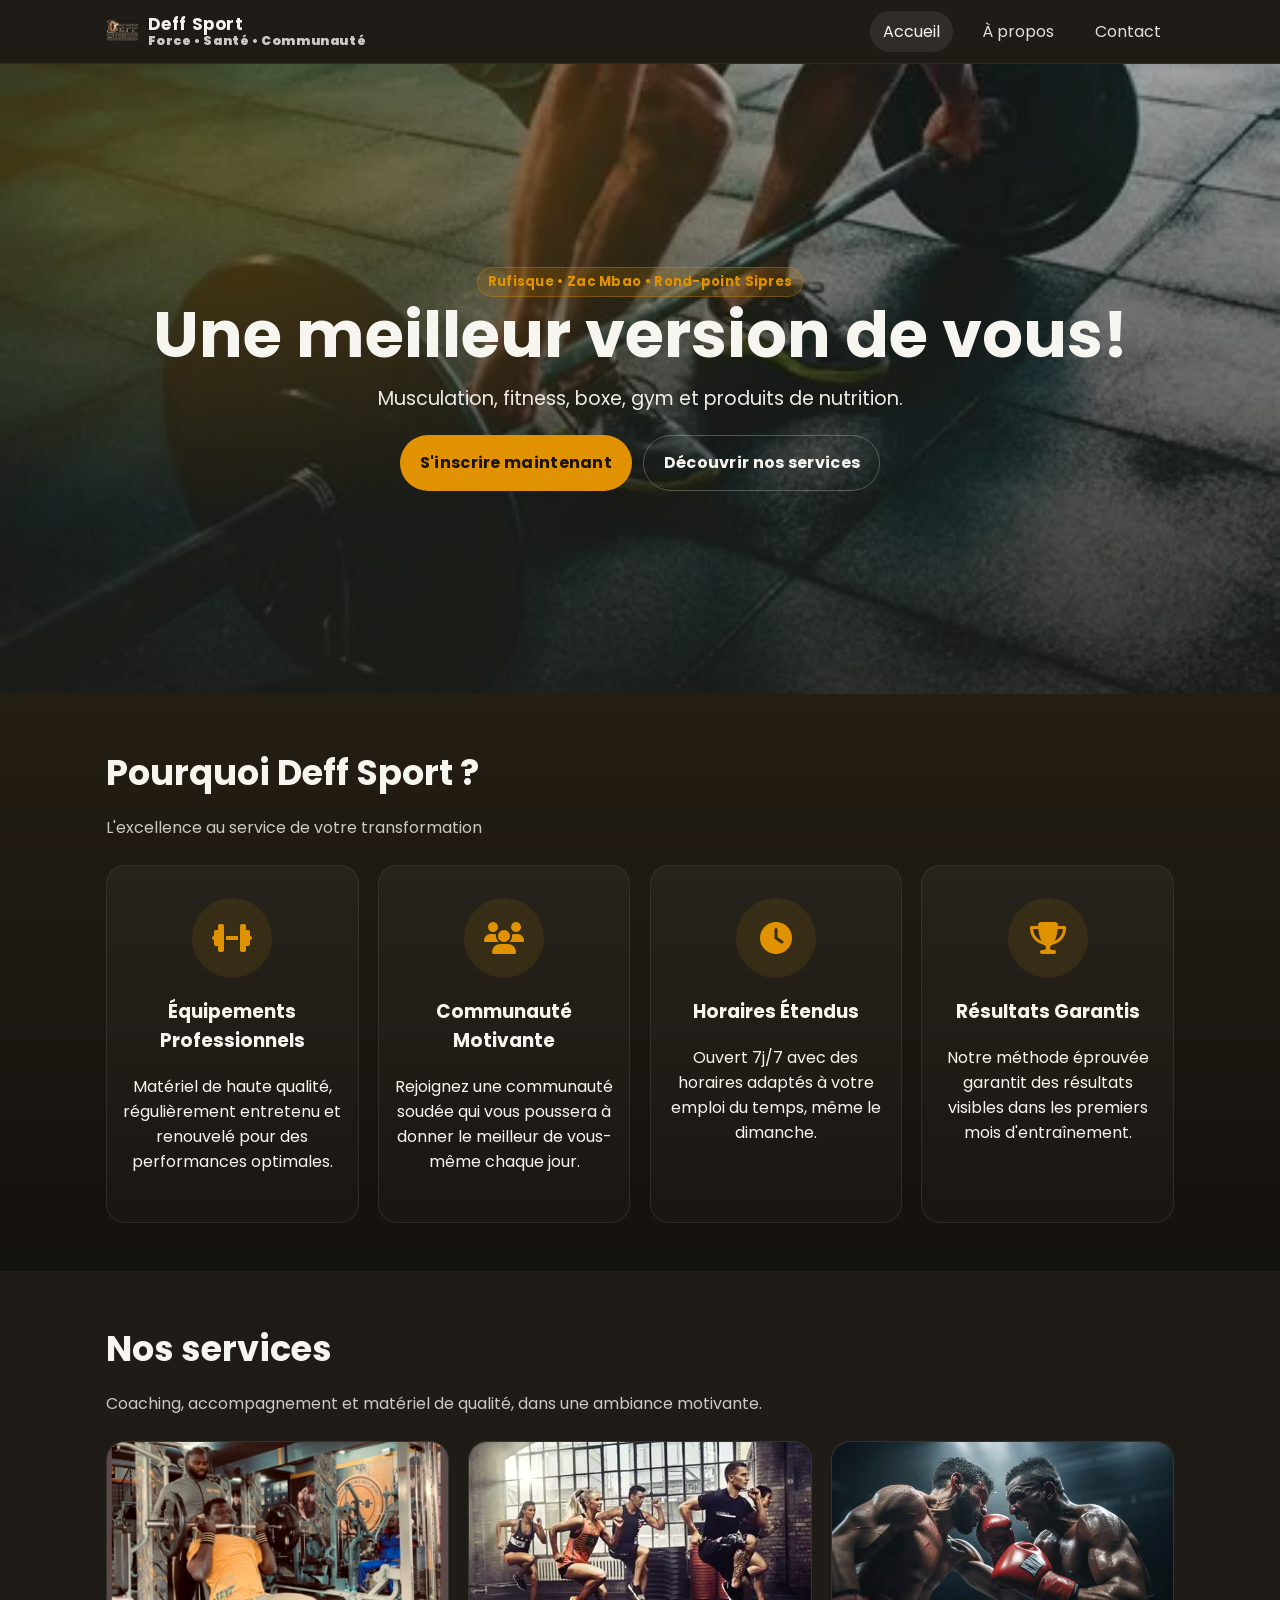
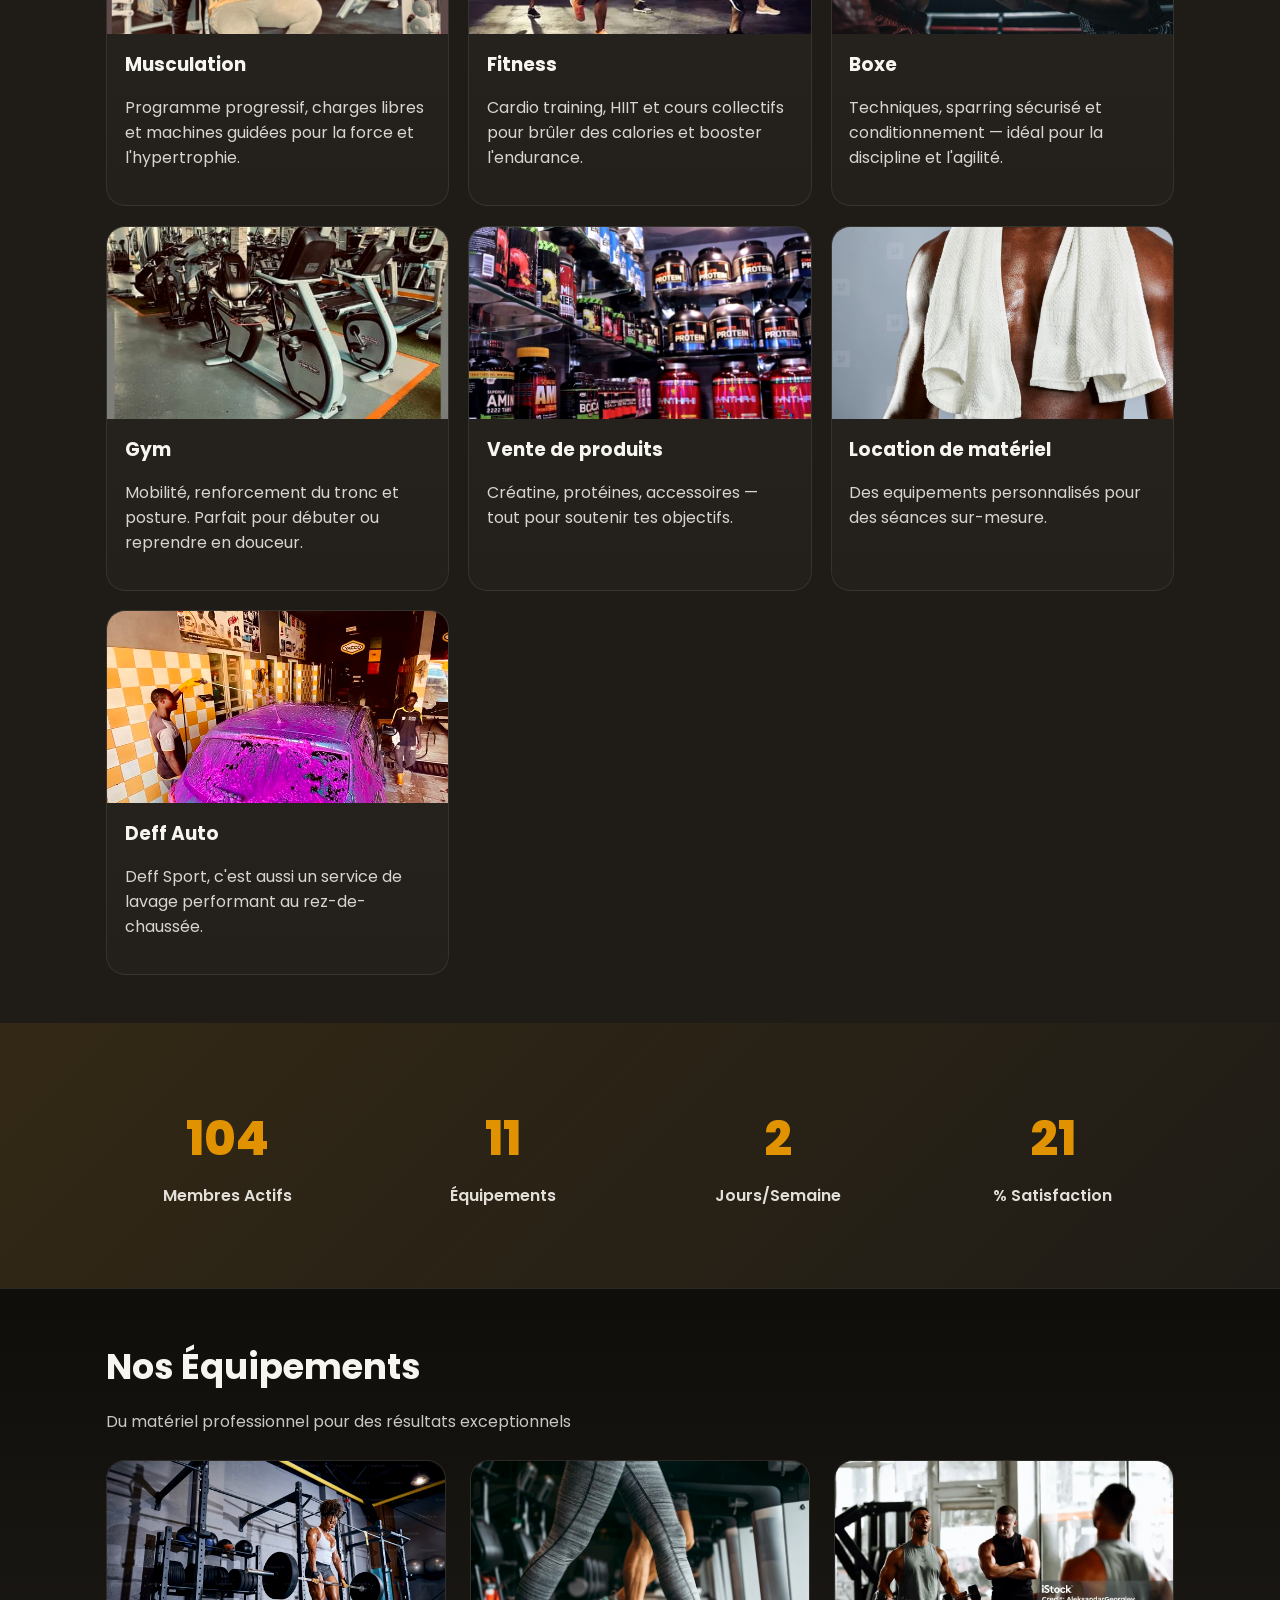
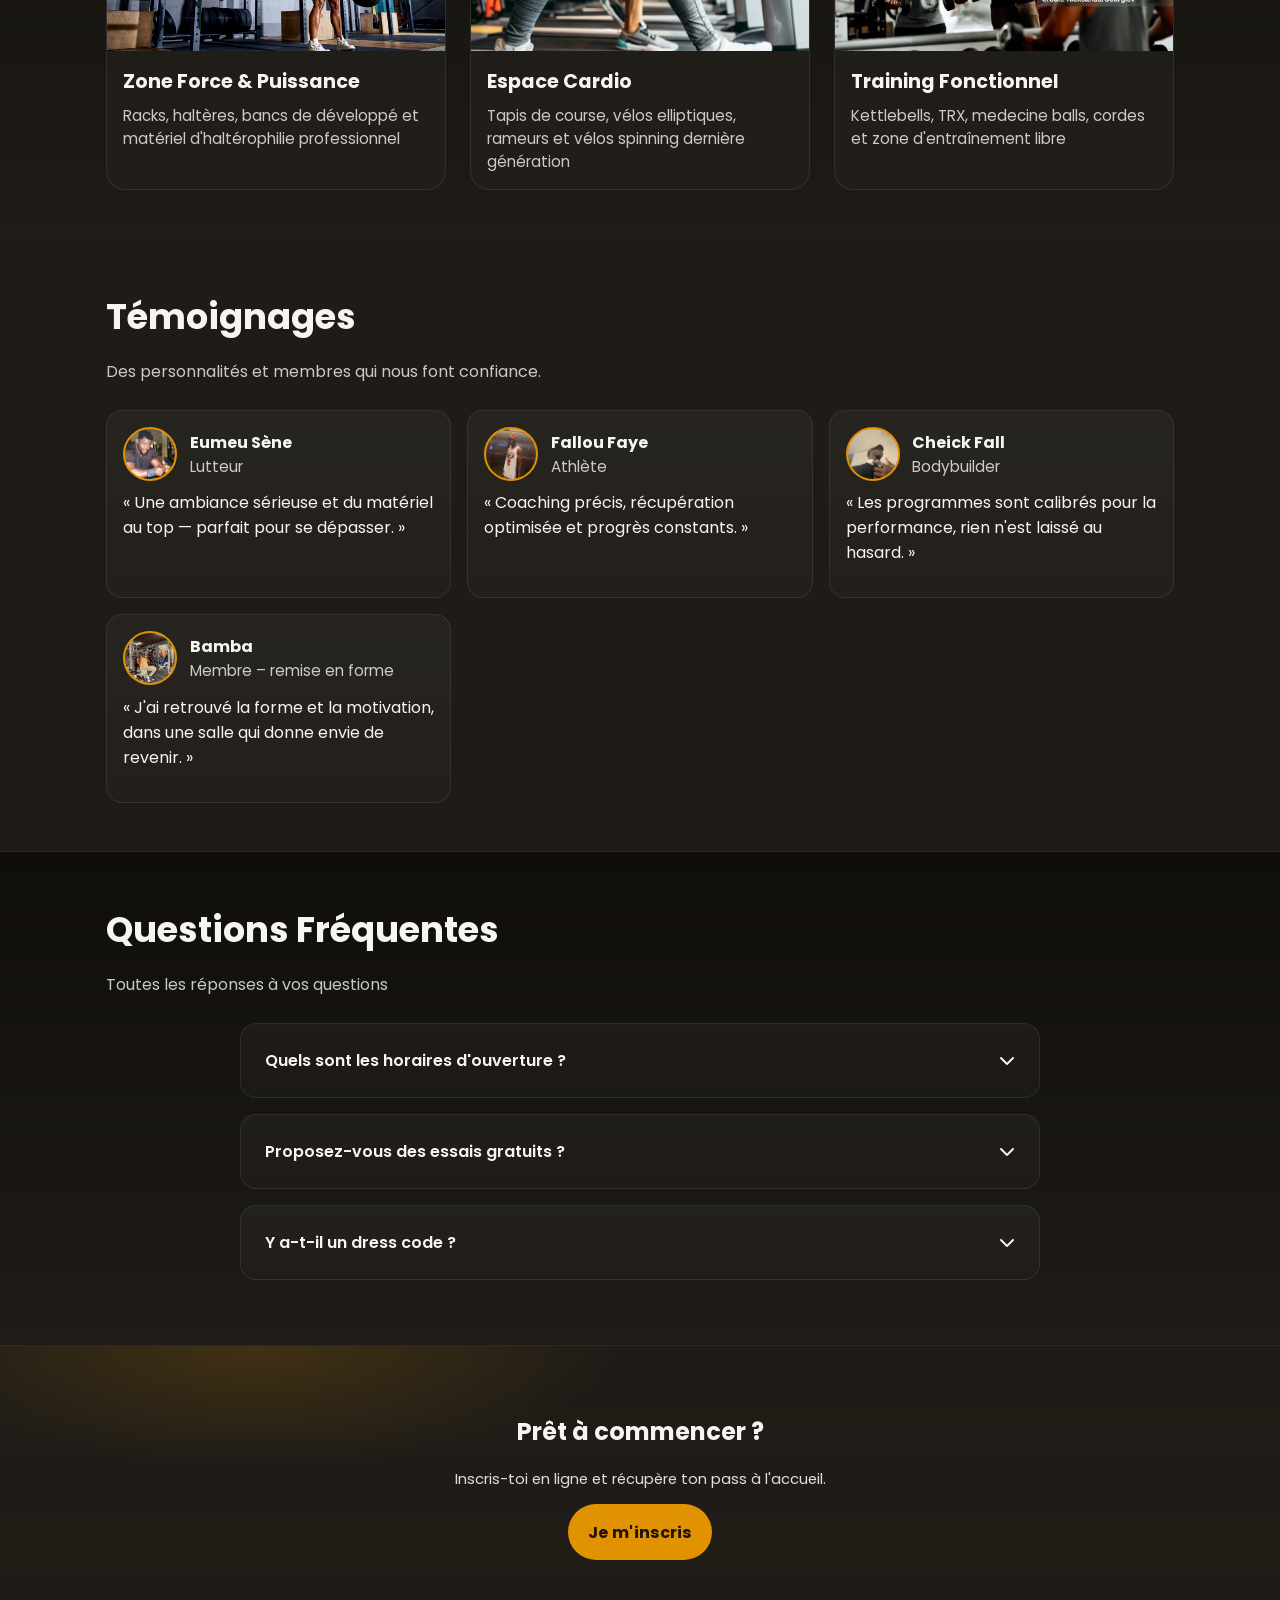
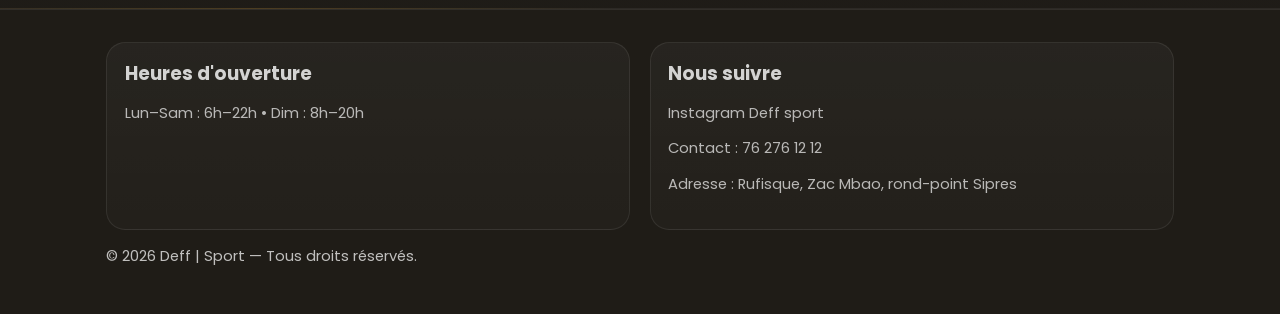
==== index.html @ 44d2b098 "last url" ====
<!DOCTYPE html>
<html lang="fr">
<head>
  <meta charset="UTF-8" />
  <meta name="viewport" content="width=device-width, initial-scale=1.0"/>
  <title>Accueil • Deff | Sport </title>
  <meta name="description" content=" — Musculation, fitness, boxe, gym et vente de produits. Votre salle de sport à Rufisque (Zac Mbao, rond-point Sipress)."/>
  <link rel="preconnect" href="https://fonts.googleapis.com">
  <link rel="preconnect" href="https://fonts.gstatic.com" crossorigin>
  <link href="https://fonts.googleapis.com/css2?family=Poppins:wght@400;600;700;800&display=swap" rel="stylesheet">
  <link rel="stylesheet" href="https://cdnjs.cloudflare.com/ajax/libs/font-awesome/6.4.0/css/all.min.css">
  <link rel="stylesheet" href="styles.css"/>
  <link rel="icon" href="https://tse1.mm.bing.net/th/id/OIP.4mYOa9IopghTADRN9pmZHwHaE8?rs=1&pid=ImgDetMain&o=7&rm=3">
</head>
<body>
  <header class="site-header">
    <div class="container nav">
      <a class="brand" href="index.html" aria-label="Deff Sport Accueil">
        <img src="img/logo.png" alt="Logo Deff Sport"/>
        <span class="name"><b>Deff Sport</b><span style="margin-top: 3px;">Force • Santé • Communauté</span></span>
      </a>
      <nav>
        <button class="menu-toggle" aria-label="Menu" onclick="toggleMenu()">☰</button>
        <div id="navlinks" class="navlinks">
          <a href="index.html" class="active">Accueil</a>
          <a href="about.html" class="">À propos</a>
          <a href="contact.html" class="">Contact</a>
        </div>
      </nav> 
    </div>
  </header>

  <section class="hero">
    <div class="container content reveal visible">
      <span class="badge">Rufisque • Zac Mbao • Rond-point Sipres</span>
      <h1>Une meilleur version de vous!</h1>
      <p>Musculation, fitness, boxe, gym et produits de nutrition.</p>
      <div style="display:flex; gap:.7rem; justify-content:center; flex-wrap:wrap;">
        <a href="contact.html" class="btn">S'inscrire maintenant</a>
        <a href="#services" class="btn ghost">Découvrir nos services</a>
      </div>
    </div>
  </section>
   <!-- keywords: fitness, musculation, salle de sport, boxe, gym, vente de produits, location de matériel, coaching sportif, Rufisque, Zac Mbao, rond-point Sipres -->
  <!-- NOUVELLE SECTION: Pourquoi nous choisir -->
  <section id="why-us" class="section" style="background-image: linear-gradient(to top , #0000005b , #3d25012b);">
    <div class="container">
      <div class="section-header reveal">
        <h2>Pourquoi Deff Sport ?</h2>
        <p>L'excellence au service de votre transformation</p>
      </div>
      <div class="grid">
        <div class="feature-card reveal">
          <div class="feature-icon">
            <i class="fas fa-dumbbell"></i>
          </div>
          <h3>Équipements Professionnels</h3>
          <p>Matériel de haute qualité, régulièrement entretenu et renouvelé pour des performances optimales.</p>
        </div>
        <div class="feature-card reveal">
          <div class="feature-icon">
            <i class="fas fa-users"></i>
          </div>
          <h3>Communauté Motivante</h3>
          <p>Rejoignez une communauté soudée qui vous poussera à donner le meilleur de vous-même chaque jour.</p>
        </div>
        <div class="feature-card reveal">
          <div class="feature-icon">
            <i class="fas fa-clock"></i>
          </div>
          <h3>Horaires Étendus</h3>
          <p>Ouvert 7j/7 avec des horaires adaptés à votre emploi du temps, même le dimanche.</p>
        </div>
        <div class="feature-card reveal">
          <div class="feature-icon">
            <i class="fas fa-trophy"></i>
          </div>
          <h3>Résultats Garantis</h3>
          <p>Notre méthode éprouvée garantit des résultats visibles dans les premiers mois d'entraînement.</p>
        </div>
      </div>
    </div>
  </section>

  <section id="services" class="section">
    <div class="container">
      <div class="section-header reveal">
        <h2>Nos services</h2>
        <p>Coaching, accompagnement et matériel de qualité, dans une ambiance motivante.</p>
      </div>
      <div class="grid">
        <div class="card reveal">
          <div class="muscu"></div>
          <div class="body">
            <h3>Musculation</h3>
            <p>Programme progressif, charges libres et machines guidées pour la force et l'hypertrophie.</p>
          </div>
        </div>
        <div class="card reveal">
          <div class="fit"></div>
          <div class="body">
            <h3>Fitness</h3>
            <p>Cardio training, HIIT et cours collectifs pour brûler des calories et booster l'endurance.</p>
          </div>
        </div>
        <div class="card reveal">
          <div class="boxe"></div>
          <div class="body">
            <h3>Boxe</h3>
            <p>Techniques, sparring sécurisé et conditionnement — idéal pour la discipline et l'agilité.</p>
          </div>
        </div>
        <div class="card reveal">
          <div class="gym"></div>
          <div class="body">
            <h3>Gym</h3>
            <p>Mobilité, renforcement du tronc et posture. Parfait pour débuter ou reprendre en douceur.</p>
          </div>
        </div>
        <div class="card reveal">
          <div class="prod"></div>
          <div class="body">
            <h3>Vente de produits</h3>
            <p>Créatine, protéines, accessoires — tout pour soutenir tes objectifs.</p>
          </div>
        </div>
        <div class="card reveal">
          <div class="loc"></div>
          <div class="body">
            <h3>Location de matériel</h3>
            <p>Des equipements personnalisés pour des séances sur-mesure.</p>
          </div>
        </div>
        <div class="card reveal">
          <div class="lava"></div>
          <div class="body">
            <h3>Deff Auto </h3>
            <p>Deff Sport, c'est aussi un service de lavage performant au rez-de-chaussée.</p>
          </div>
        </div>
      </div>
    </div>
  </section>

    <!-- NOUVELLE SECTION: Stats -->
  <section class="stats-section">
    <div class="container">
      <div class="stats-grid">
        <div class="stat-item reveal">
          <div class="stat-number" data-count="500">0</div>
          <div class="stat-label">Membres Actifs</div>
        </div>
        <div class="stat-item reveal">
          <div class="stat-number" data-count="50">0</div>
          <div class="stat-label">Équipements</div>
        </div>
        <div class="stat-item reveal">
          <div class="stat-number" data-count="7">0</div>
          <div class="stat-label">Jours/Semaine</div>
        </div>
        <div class="stat-item reveal">
          <div class="stat-number" data-count="98">0</div>
          <div class="stat-label">% Satisfaction</div>
        </div>
      </div>
    </div>
  </section>

  

  <!-- NOUVELLE SECTION: Équipements Premium -->
  <section id="equipment" class="section dark-section">
    <div class="container">
      <div class="section-header reveal">
        <h2>Nos Équipements</h2>
        <p>Du matériel professionnel pour des résultats exceptionnels</p>
      </div>
      <div class="equipment-grid">
        <div class="equipment-item reveal">
          <div class="equipment-image" style="background-image: url('img/force.avif')"></div>
          <h3>Zone Force & Puissance</h3>
          <p>Racks, haltères, bancs de développé et matériel d'haltérophilie professionnel</p>
        </div>
        <div class="equipment-item reveal">
          <div class="equipment-image" style="background-image: url('img/espcar.avif')"></div>
          <h3>Espace Cardio</h3>
          <p>Tapis de course, vélos elliptiques, rameurs et vélos spinning dernière génération</p>
        </div>
        <div class="equipment-item reveal">
          <div class="equipment-image" style="background-image: url('img/fonction.webp')"></div>
          <h3>Training Fonctionnel</h3>
          <p>Kettlebells, TRX, medecine balls, cordes et zone d'entraînement libre</p>
        </div>
      </div>
    </div>
  </section>


  <section class="section">
    <div class="container">
      <div class="section-header reveal">
        <h2>Témoignages</h2>
        <p>Des personnalités et membres qui nous font confiance.</p>
      </div>
      <div class="testimonials">
        <div class="testimonial reveal">
          <div style="display:flex; gap:.8rem; align-items:center;">
            <div class="eumeu"></div>
            <div>
              <div class="name">Eumeu Sène</div>
              <div class="role">Lutteur</div>
            </div>
          </div>
          <p style="margin-top:.6rem;">« Une ambiance sérieuse et du matériel au top — parfait pour se dépasser. »</p>
        </div>
        <div class="testimonial reveal">
          <div style="display:flex; gap:.8rem; align-items:center;">
            <div class="fallou"></div>
            <div>
              <div class="name">Fallou Faye</div>
              <div class="role">Athlète</div>
            </div>
          </div>
          <p style="margin-top:.6rem;">« Coaching précis, récupération optimisée et progrès constants. »</p>
        </div>
        <div class="testimonial reveal">
          <div style="display:flex; gap:.8rem; align-items:center;">
            <div class="cheick"></div>
            <div>
              <div class="name">Cheick Fall</div>
              <div class="role">Bodybuilder</div>
            </div>
          </div>
          <p style="margin-top:.6rem;">« Les programmes sont calibrés pour la performance, rien n'est laissé au hasard. »</p>
        </div>
        <div class="testimonial reveal">
          <div style="display:flex; gap:.8rem; align-items:center;">
            <div class="bamba"></div>
            <div>
              <div class="name">Bamba</div>
              <div class="role">Membre – remise en forme</div>
            </div>
          </div>
          <p style="margin-top:.6rem;">« J'ai retrouvé la forme et la motivation, dans une salle qui donne envie de revenir. »</p>
        </div>
      </div>
    </div>
  </section>

  <!-- NOUVELLE SECTION: FAQ -->
  <section id="faq" class="section dark-section">
    <div class="container">
      <div class="section-header reveal">
        <h2>Questions Fréquentes</h2>
        <p>Toutes les réponses à vos questions</p>
      </div>
      <div class="faq-container">
        <div class="faq-item reveal">
          <div class="faq-question">
            <span>Quels sont les horaires d'ouverture ?</span>
            <i class="fas fa-chevron-down"></i>
          </div>
          <div class="faq-answer">
            <p>Nous sommes ouverts du lundi au samedi de 6h à 22h, et le dimanche de 8h à 20h.</p>
          </div>
        </div>
        <div class="faq-item reveal">
          <div class="faq-question">
            <span>Proposez-vous des essais gratuits ?</span>
            <i class="fas fa-chevron-down"></i>
          </div>
          <div class="faq-answer">
            <p>Oui ! Une séance d'essai gratuite est offerte à tous les nouveaux membres.</p>
          </div>
        </div>
        <div class="faq-item reveal">
          <div class="faq-question">
            <span>Y a-t-il un dress code ?</span>
            <i class="fas fa-chevron-down"></i>
          </div>
          <div class="faq-answer">
            <p>Une tenue de sport adaptée est requise. Les chaussures de ville sont interdites dans les zones d'entraînement.</p>
          </div>
        </div>
      </div>
    </div>
  </section>

  <section class="cta section">
    <div class="container reveal" style="text-align:center;">
      <h2>Prêt à commencer ?</h2>
      <p class="small">Inscris-toi en ligne et récupère ton pass à l'accueil.</p>
      <a href="contact.html" class="btn">Je m'inscris</a>
    </div>
  </section>

  <footer>
    <div class="container">
      <div class="grid">
        <div class="card" style="grid-column: span 6;">
          <div class="body">
            <h3>Heures d'ouverture</h3>
            <p class="small">Lun–Sam : 6h–22h • Dim : 8h–20h</p>
          </div>
        </div>
        <div class="card" style="grid-column: span 6;">
          <div class="body">
            <h3>Nous suivre</h3>
            <p class="small"><a href="https://www.instagram.com/complexe_deff_sports/" target="_blank" rel="noopener">Instagram Deff sport </a></p>
            <p class="small">Contact : <a href="#">76 276 12 12</a></p>
            <p class="small">Adresse : Rufisque, Zac Mbao, rond-point Sipres</p>
          </div>
        </div>
      </div>
      <p class="small" style="margin-top:1rem;">© <span id="year"></span> Deff | Sport — Tous droits réservés.</p>
    </div>
  </footer>

  <script src="script.js"></script>
</body>
</html>
---- styles.css ----
:root {   
  --primary: #e09200;   
  --dark: #1f1c17;   
  --light: #f7f5ef; 
}  

* { 
  box-sizing: border-box; 
}  

html, body {   
  margin: 0;   
  padding: 0;   
  font-family: 'Poppins', system-ui, -apple-system, Segoe UI, Roboto, Arial, sans-serif;   
  color: var(--light);   
  background: var(--dark);   
  scroll-behavior: smooth;   
  font-size: 16px; /* base mobile-first */
}  

a { 
  color: inherit; 
  text-decoration: none; 
}  

.container {   
  width: min(1100px, 92vw);   
  margin: 0 auto; 
}  

/* --- Boutons --- */
.btn {   
  display: inline-block;   
  padding: 0.9rem 1.2rem;   
  border-radius: 999px;   
  border: 1px solid transparent;   
  background: var(--primary);   
  color: #1b140a;   
  font-weight: 700;   
  letter-spacing: .3px;   
  transition: transform .2s ease, box-shadow .2s ease, background .2s ease; 
} 
.btn:hover { 
  transform: translateY(-2px); 
  box-shadow: 0 10px 20px rgba(0,0,0,.35); 
} 
.btn.ghost {   
  background: transparent;   
  color: var(--light);   
  border-color: rgba(255,255,255,.25); 
} 
.btn.ghost:hover { 
  border-color: var(--primary); 
  color: var(--primary); 
}  

/* --- Header --- */
header.site-header {   
  position: sticky; top: 0; z-index: 50;   
  backdrop-filter: saturate(140%) blur(6px);   
  background: linear-gradient(180deg, rgba(31,28,23,.92), rgba(31,28,23,.75));   
  border-bottom: 1px solid rgba(255,255,255,.06);   
  padding: .3rem 0; /* mobile first */
}  

.nav {   
  display: flex; align-items: center; justify-content: space-between;   
  padding: .4rem .6rem; 
} 

.brand { 
  display:flex; align-items:center; gap:.6rem; font-weight:900; letter-spacing:.6px; 
} 
.brand img { 
  height: 32px; width:auto; border-radius: 8px; 
} 
.brand .name { 
  display:flex; flex-direction:column; line-height:1; 
} 
.brand .name b { font-size: 1.05rem; } 
.brand .name span { font-size:.78rem; opacity:.8; }  

.navlinks { 
  display: flex; gap: 1rem; align-items: center; 
} 
.navlinks a {   
  padding: .5rem .8rem; border-radius: 999px; opacity: .9; 
} 
.navlinks a.active, .navlinks a:hover { 
  background: rgba(255,255,255,.08); opacity: 1; 
}  

.menu-toggle { 
  display:none; background: none; border: none; color: var(--light); font-size: 2rem; 
}  
.r{
  display: none;
  transition: 0.4s;
}
/* @media (max-width: 820px) {    */
  /* .menu-toggle { display:block; }    */
  @media (max-width: 820px) {
  .menu-toggle {
    display: block; 
    background: none; 
    border: none; 
    color: var(--light); 
    font-size: 2rem; 
    cursor: pointer;
  }

  .navlinks {
    position: fixed;
    top: 60px; /* distance depuis le haut du header */
    left: 0;
    right: 0;
    background: rgba(16,14,11,0.98);
    padding: 1rem;
    flex-direction: column;
    gap: 0.6rem;
    transform: translateY(-120%);
    opacity: 0;
    pointer-events: none;
    transition: transform 0.25s ease, opacity 0.25s ease;
    z-index: 100;
  }

  .navlinks.open {
    transform: translateY(0%);
    opacity: 1;
    pointer-events: auto;
  }

  .navlinks a {
    padding: 0.6rem 1rem;
    border-radius: 999px;
    background: rgba(255,255,255,0.05);
    text-align: center;
  }

  .navlinks a:hover,
  .navlinks a.active {
    background: var(--primary);
    color: var(--dark);
  }
}
 

/* --- Hero --- */
.hero {   
  position: relative; min-height: 70vh; display: grid; place-items: center;   
  background: url('img/main.webp') center/cover no-repeat fixed;   
  isolation: isolate; 
} 
.hero::after {   
  content:""; position:absolute; inset:0;   
  background: radial-gradient(1200px 600px at 15% 15%, rgba(224,146,0,.3), transparent 60%),               
              linear-gradient(180deg, rgba(31,28,23,.4), rgba(31,28,23,.8));   
  z-index:-1; 
} 
.hero .content {   
  text-align: center; padding: 3rem 1rem; 
} 
.hero h1 {   
  font-size: clamp(1.8rem, 6vw, 4rem); margin: 0 0 .6rem 0; line-height: 1.2; 
} 
.hero p {   
  font-size: clamp(1rem, 2.2vw, 1.2rem); opacity:.95; margin: 0 0 1.4rem 0; 
}  

/* --- Sections --- */
.section {   
  padding: 3rem 0; position: relative; overflow: hidden; 
} 
.section-header { margin-bottom: 1.6rem; } 
.section-header h2 { font-size: clamp(1.6rem, 4vw, 2.2rem); margin:.2rem 0; } 
.section-header p { opacity:.8; }  

/* --- Cards (services) --- */
.grid {   
  display: grid; gap: 1.2rem; grid-template-columns: repeat(12, 1fr); 
} 

.card {   
  grid-column: span 12; 
  background: linear-gradient(180deg, rgba(255,255,255,.04), rgba(255,255,255,.02));   
  border: 1px solid rgba(255,255,255,.08); border-radius: 1.2rem; overflow: hidden; position: relative;   
  transition: transform .25s ease, box-shadow .25s ease, border-color .25s ease; 
} 
.card:hover { 
  transform: translateY(-4px); 
  border-color: rgba(255,255,255,.18); 
  box-shadow: 0 10px 30px rgba(0,0,0,.35); 
} 

.card .muscu,
.card .boxe,
.card .gym,
.card .prod,
.card .loc,
.card .lava,
.card .fit {   
  aspect-ratio: 16/9; 
  background-size: cover !important; 
  background-position: center !important; 
  min-height: 180px; /* ✅ fix mobile */
  filter: saturate(1.1) contrast(1.05); 
} 

.card .muscu { background-image: url('img/muscul.jpg'); }
.card .boxe { background-image: url('img/box.webp'); }
.card .gym { background-image: url('img/ekipmnt.jpg'); }
.card .prod { background-image: url('img/prod.webp'); }
.card .loc { background-image: url('img/loc.jpg'); }
.card .fit { background-image: url('img/fit.webp'); }
.card .lava { background-image: url('img/lava.jpg'); }

.card .body { padding: 1rem 1.1rem 1.2rem; } 
.card .body h3 { margin: 0 0 .4rem 0; } 
.card .body p { opacity:.85; }  

@media (min-width: 641px) {   
  .card { grid-column: span 6; } 
} 
@media (min-width: 921px) {   
  .card { grid-column: span 4; } 
}  

/* --- Features --- */
.features {   
  display: grid; grid-template-columns: repeat(auto-fit, minmax(220px, 1fr));   
  gap: 1rem; 
} 
.feature {   
  padding: 1rem; border-radius: 1rem; border: 1px solid rgba(255,255,255,.08);   
  background: linear-gradient(180deg, rgba(255,255,255,.04), rgba(255,255,255,.02)); 
}  

/* --- Testimonials --- */
.testimonials {   
  display: grid; grid-template-columns: repeat(auto-fit, minmax(260px, 1fr));   
  gap: 1rem; 
} 
.testimonial {   
  padding: 1rem; border-radius: 1rem; border: 1px solid rgba(255,255,255,.08);   
  background: linear-gradient(180deg, rgba(255,255,255,.04), rgba(255,255,255,.02));   
  position: relative; 
} 

.testimonial .eumeu,
.testimonial .fallou,
.testimonial .cheick,
.testimonial .bamba {   
  width: 54px; height: 54px; border-radius: 999px;   
  border: 2px solid var(--primary); 
} 
.testimonial .eumeu { background: url('./img/eumeu.jpeg') center/cover no-repeat; } 
.testimonial .fallou { background: url('./img/fallou.png') center/cover no-repeat; } 
.testimonial .cheick { background: url('./img/cheikh.jpg') center/cover no-repeat; } 
.testimonial .bamba { background: url('./img/muscul.jpg') center/cover no-repeat; } 

.testimonial .name { font-weight: 700; } 
.testimonial .role { opacity: .8; font-size: .95rem; }  

/* --- CTA --- */
.cta {   
  background: radial-gradient(600px 200px at 20% 0%, rgba(224,146,0,.18), transparent 60%),               
              linear-gradient(180deg, rgba(31,28,23,1), rgba(31,28,23,.92));   
  border-top: 1px solid rgba(255,255,255,.06);   
  border-bottom: 1px solid rgba(255,255,255,.06); 
}  

/* --- Footer --- */
footer {   
  padding: 2rem 0; border-top: 1px solid rgba(255,255,255,.08);   
  color: rgba(255,255,255,.8); 
}  

.small { font-size: .92rem; opacity: .9; }  

/* --- Animations --- */
.reveal { 
  opacity: 0; transform: translateY(20px); transition: all .7s ease; 
} 
.reveal.visible { 
  opacity: 1; transform: translateY(0); 
}  

.badge {   
  display:inline-block; padding:.25rem .6rem; border-radius:999px;   
  background: rgba(224,146,0,.15); color: var(--primary); border: 1px solid rgba(224,146,0,.35);   
  font-size: .82rem; font-weight: 700; letter-spacing:.3px; 
}  

/* --- Formulaire Contact --- */
.contact-form {
  display: flex;
  flex-direction: column;
  gap: 1rem;
}

.contact-form input,
.contact-form textarea,
.contact-form button {
  width: 100%;
  padding: .9rem;
  border-radius: .6rem;
  border: 1px solid rgba(255,255,255,.2);
  background: rgba(255,255,255,.05);
  color: var(--light);
  font-size: 1rem;
}

.contact-form textarea {
  min-height: 120px;
  resize: vertical;
}

.contact-form button {
  background: var(--primary);
  color: #1b140a;
  font-weight: 700;
  border: none;
  cursor: pointer;
}
.contact-section {
  padding: 4rem 1rem;
  text-align: center;
}

.contact-section .card {
  border-radius: 1rem;
}

.contact-section form input,
.contact-section form select,
.contact-section form textarea {
  width: 100%;
  padding: .9rem;
  border-radius: .7rem;
  border: 1px solid rgba(255,255,255,.15);
  background: rgba(0,0,0,.25);
  color: var(--light);
  font-size: 1rem;
}

.contact-section form textarea {
  resize: vertical;
  min-height: 120px;
}

.contact-section form button {
  background: var(--primary);
  color: #1b140a;
  font-weight: 700;
  border: none;
  cursor: pointer;
  padding: 1rem;
  border-radius: .7rem;
  transition: .2s;
}

.contact-section form button:hover {
  background: #ffa500; /* un orange un peu plus clair au hover */
}
/* AJOUTS CSS POUR LES NOUVELLES SECTIONS */

/* Section Pourquoi nous choisir */
.feature-card {
  grid-column: span 12;
  text-align: center;
  padding: 2rem 1rem;
  border-radius: 1.2rem;
  background: linear-gradient(180deg, rgba(255,255,255,.04), rgba(255,255,255,.02));
  border: 1px solid rgba(255,255,255,.08);
  transition: transform .3s ease, border-color .3s ease;
}

.feature-card:hover {
  transform: translateY(-5px);
  border-color: var(--primary);
}

.feature-icon {
  width: 80px;
  height: 80px;
  margin: 0 auto 1rem;
  background: rgba(224, 146, 0, 0.1);
  border-radius: 50%;
  display: flex;
  align-items: center;
  justify-content: center;
  font-size: 2rem;
  color: var(--primary);
}

@media (min-width: 641px) {
  .feature-card {
    grid-column: span 6;
  }
}

@media (min-width: 921px) {
  .feature-card {
    grid-column: span 3;
  }
}

/* Section Équipements */
.dark-section {
  background: linear-gradient(180deg, rgba(16,14,11,1), rgba(31,28,23,.95));
  border-top: 1px solid rgba(255,255,255,.06);
  border-bottom: 1px solid rgba(255,255,255,.06);
}

.equipment-grid {
  display: grid;
  gap: 1.5rem;
  grid-template-columns: repeat(auto-fit, minmax(300px, 1fr));
}

.equipment-item {
  background: linear-gradient(180deg, rgba(255,255,255,.04), rgba(255,255,255,.02));
  border-radius: 1.2rem;
  overflow: hidden;
  border: 1px solid rgba(255,255,255,.08);
  transition: transform .3s ease;
}

.equipment-item:hover {
  transform: translateY(-5px);
}

.equipment-image {
  aspect-ratio: 16/9;
  background-size: cover;
  background-position: center;
  filter: saturate(1.1) contrast(1.05);
}

.equipment-item h3 {
  margin: 1rem 1rem 0.5rem;
  font-size: 1.2rem;
}

.equipment-item p {
  margin: 0 1rem 1rem;
  opacity: 0.8;
  font-size: 0.95rem;
}

/* Section Pricing */
.pricing-grid {
  display: grid;
  gap: 1.5rem;
  grid-template-columns: repeat(auto-fit, minmax(280px, 1fr));
}

.pricing-card {
  background: linear-gradient(180deg, rgba(255,255,255,.04), rgba(255,255,255,.02));
  border-radius: 1.2rem;
  padding: 2rem;
  border: 1px solid rgba(255,255,255,.08);
  position: relative;
  transition: transform .3s ease, border-color .3s ease;
  text-align: center;
}

.pricing-card:hover {
  transform: translateY(-5px);
  border-color: rgba(255,255,255,.15);
}

.pricing-card.featured {
  border-color: var(--primary);
  transform: scale(1.05);
}

.pricing-card.featured:hover {
  transform: scale(1.05) translateY(-5px);
}

.pricing-badge {
  position: absolute;
  top: -10px;
  left: 50%;
  transform: translateX(-50%);
  background: var(--primary);
  color: var(--dark);
  padding: 0.3rem 1rem;
  border-radius: 999px;
  font-size: 0.8rem;
  font-weight: 700;
}

.pricing-header {
  margin-bottom: 1.5rem;
}

.pricing-header h3 {
  margin: 0 0 0.5rem;
  font-size: 1.4rem;
}

.price {
  font-size: 2.5rem;
  font-weight: 800;
  color: var(--primary);
}

.price small {
  font-size: 1rem;
  font-weight: 400;
  opacity: 0.8;
}

.pricing-features {
  list-style: none;
  padding: 0;
  margin: 0 0 2rem;
  text-align: left;
}

.pricing-features li {
  padding: 0.5rem 0;
  display: flex;
  align-items: center;
  gap: 0.5rem;
}

.pricing-features .fa-check {
  color: #4CAF50;
}

.pricing-features .fa-times {
  color: #f44336;
  opacity: 0.6;
}

/* Section Stats */
.stats-section {
  background: linear-gradient(135deg, rgba(224,146,0,.1), rgba(31,28,23,.8));
  padding: 4rem 0;
  text-align: center;
}

.stats-grid {
  display: grid;
  grid-template-columns: repeat(auto-fit, minmax(200px, 1fr));
  gap: 2rem;
}

.stat-item {
  padding: 1rem;
}

.stat-number {
  font-size: 3rem;
  font-weight: 800;
  color: var(--primary);
  margin-bottom: 0.5rem;
}

.stat-label {
  font-size: 1rem;
  opacity: 0.9;
  font-weight: 600;
}

/* Section FAQ */
.faq-container {
  max-width: 800px;
  margin: 0 auto;
}

.faq-item {
  background: linear-gradient(180deg, rgba(255,255,255,.04), rgba(255,255,255,.02));
  border-radius: 1rem;
  border: 1px solid rgba(255,255,255,.08);
  margin-bottom: 1rem;
  overflow: hidden;
}

.faq-question {
  padding: 1.5rem;
  display: flex;
  justify-content: space-between;
  align-items: center;
  cursor: pointer;
  font-weight: 600;
  transition: background .3s ease;
}

.faq-question:hover {
  background: rgba(255,255,255,.05);
}

.faq-question i {
  transition: transform .3s ease;
}

.faq-item.active .faq-question i {
  transform: rotate(180deg);
}

.faq-answer {
  padding: 0 1.5rem;
  max-height: 0;
  overflow: hidden;
  transition: all .3s ease;
}

.faq-item.active .faq-answer {
  padding: 0 1.5rem 1.5rem;
  max-height: 200px;
}

/* Animations supplémentaires */
@keyframes countUp {
  from {
    transform: translateY(20px);
    opacity: 0;
  }
  to {
    transform: translateY(0);
    opacity: 1;
  }
}

.stat-number.animated {
  animation: countUp 0.6s ease-out;
}

/* Styles CSS supplémentaires pour les nouvelles animations */

/* Back to top button */
.back-to-top:hover {
  transform: translateY(-3px);
  box-shadow: 0 10px 20px rgba(224, 146, 0, 0.3);
}

/* Animation pour les cartes de pricing */
.pricing-card {
  transition: all 0.3s cubic-bezier(0.4, 0, 0.2, 1);
}

/* Animation des icônes */
.feature-icon {
  transition: all 0.3s ease;
}

/* Effet de profondeur pour la hero */
.hero {
  transition: transform 0.1s ease-out;
}

/* Animation typing */
.typing-cursor {
  display: inline-block;
  width: 3px;
  background-color: var(--primary);
  margin-left: 2px;
  animation: blink 1s infinite;
}

@keyframes blink {
  0%, 50% { opacity: 1; }
  51%, 100% { opacity: 0; }
}

/* Délais d'animation pour les éléments en grid */
.reveal:nth-child(2) { animation-delay: 0.1s; }
.reveal:nth-child(3) { animation-delay: 0.2s; }
.reveal:nth-child(4) { animation-delay: 0.3s; }
.reveal:nth-child(5) { animation-delay: 0.4s; }
.reveal:nth-child(6) { animation-delay: 0.5s; }

/* Animation de bounce léger pour les CTA */
.btn {
  animation: gentleBounce 2s ease-in-out infinite;
}

@keyframes gentleBounce {
  0%, 100% { transform: translateY(0); }
  50% { transform: translateY(-3px); }
}

/* Loading states pour le formulaire */
.form-loading {
  opacity: 0.7;
  pointer-events: none;
}

.form-loading::after {
  content: '';
  position: absolute;
  top: 50%;
  left: 50%;
  width: 20px;
  height: 20px;
  border: 2px solid transparent;
  border-top: 2px solid var(--primary);
  border-radius: 50%;
  animation: spin 1s linear infinite;
}
/* --- 🔥 RESPONSIVITÉ MAXIMALE (micro-écrans, iPhone SE, Galaxy A01, etc.) --- */
@media (max-width: 360px) {

  html, body {
    font-size: 13.5px; /* adapte la taille globale sans écraser les bordures */
    overflow-x: hidden; /* supprime tout défilement horizontal parasite */
  }

  .container {
    width: 94vw !important; /* garde un léger espace de respiration */
    margin-inline: auto;
    padding-inline: 0.5rem; /* évite que les bords soient coupés */
  }

  header.site-header {
    padding: .3rem 0;
  }

  .brand img {
    height: 24px;
  }

  .brand .name b {
    font-size: .85rem;
  }
  .brand .name span {
    font-size: .68rem;
  }

  .nav {
    padding: .3rem .4rem;
  }

  .menu-toggle {
    font-size: 1.7rem;
  }

  .navlinks {
    padding: .8rem .4rem;
    gap: .4rem;
  }

  .navlinks a {
    padding: .4rem .6rem;
    font-size: .9rem;
  }

  .hero {
    min-height: 60vh;
    background-attachment: scroll;
    background-position: center top;
  }

  .hero .content {
    padding: 1.8rem .6rem;
  }

  .hero h1 {
    font-size: clamp(1.3rem, 5vw, 2.2rem);
  }

  .hero p {
    font-size: .9rem;
  }

  .btn {
    display: block;
    width: 100%;
    font-size: .9rem;
    padding: .8rem 1rem;
    border-radius: 1.2rem;
    margin-top: .4rem;
  }

  .section {
    padding: 1.8rem 0;
  }

  .section-header h2 {
    font-size: 1.4rem;
  }

  .section-header p {
    font-size: .9rem;
  }

  .grid,
  .features,
  .pricing-grid,
  .stats-grid,
  .testimonials,
  .equipment-grid {
    grid-template-columns: 1fr !important;
    gap: .8rem;
  }

  .card,
  .feature-card,
  .pricing-card,
  .equipment-item,
  .testimonial,
  .faq-item {
    border-radius: .9rem;
    margin-inline: auto;
    width: 100%;
  }

  .card .body {
    padding: .8rem;
  }

  .feature-icon {
    width: 56px;
    height: 56px;
    font-size: 1.4rem;
  }

  .pricing-card {
    padding: 1.2rem .8rem;
  }

  .price {
    font-size: 1.8rem;
  }

  .price small {
    font-size: .85rem;
  }

  .stat-number {
    font-size: 2rem;
  }

  .stat-label {
    font-size: .85rem;
  }

  .contact-section {
    padding: 2rem .6rem;
  }

  .contact-section form input,
  .contact-section form textarea,
  .contact-section form select,
  .contact-section form button {
    font-size: .9rem;
    padding: .8rem;
  }

  footer {
    padding: 1.5rem .6rem;
    text-align: center;
    border-top: 1px solid rgba(255,255,255,.08);
  }

  .faq-question {
    font-size: .9rem;
    padding: 1rem;
  }

  .faq-answer {
    font-size: .85rem;
  }
}

/* --- Anti-coupure générale sur tous les écrans --- */
html, body {
  max-width: 100%;
  overflow-x: hidden;
}

img, video, iframe {
  max-width: 100%;
  height: auto;
  display: block;
}

/* --- Containers toujours visibles et centrés --- */
.container {
  width: min(100%, 1100px);
  margin-inline: auto;
  padding-inline: 1rem;
  box-sizing: border-box;
}

/* --- Fix pour les bordures visibles même sur petit écran --- */
.card, .feature-card, .pricing-card, .testimonial, .faq-item {
  border: 1px solid rgba(255,255,255,.08);
  box-sizing: border-box;
}
.hero {
  position: relative;
  transition: opacity 0.8s ease, transform 0.8s ease;
  will-change: opacity, transform;
}

.hero.hidden {
  opacity: 0;
  transform: translateY(-50px);
  pointer-events: none;
}
.orange{
  border: 1px solid var(--primary);
}
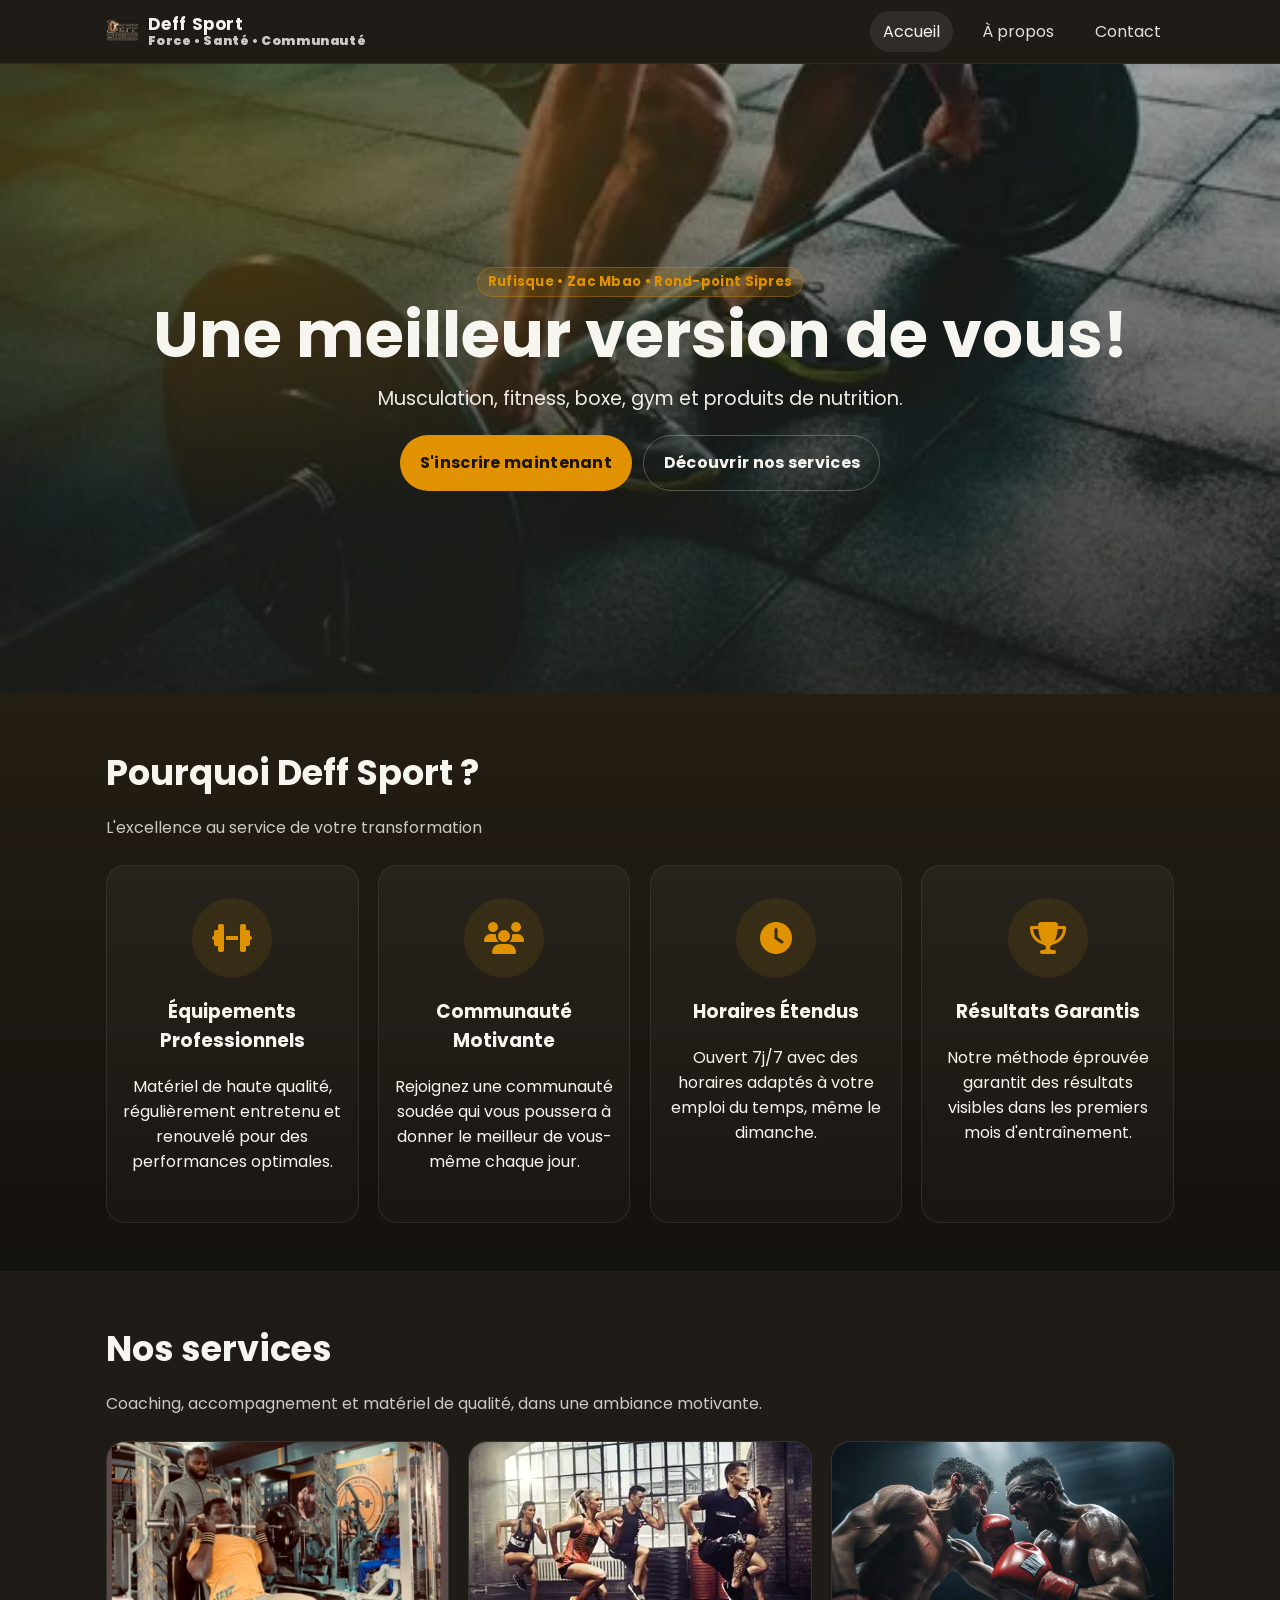
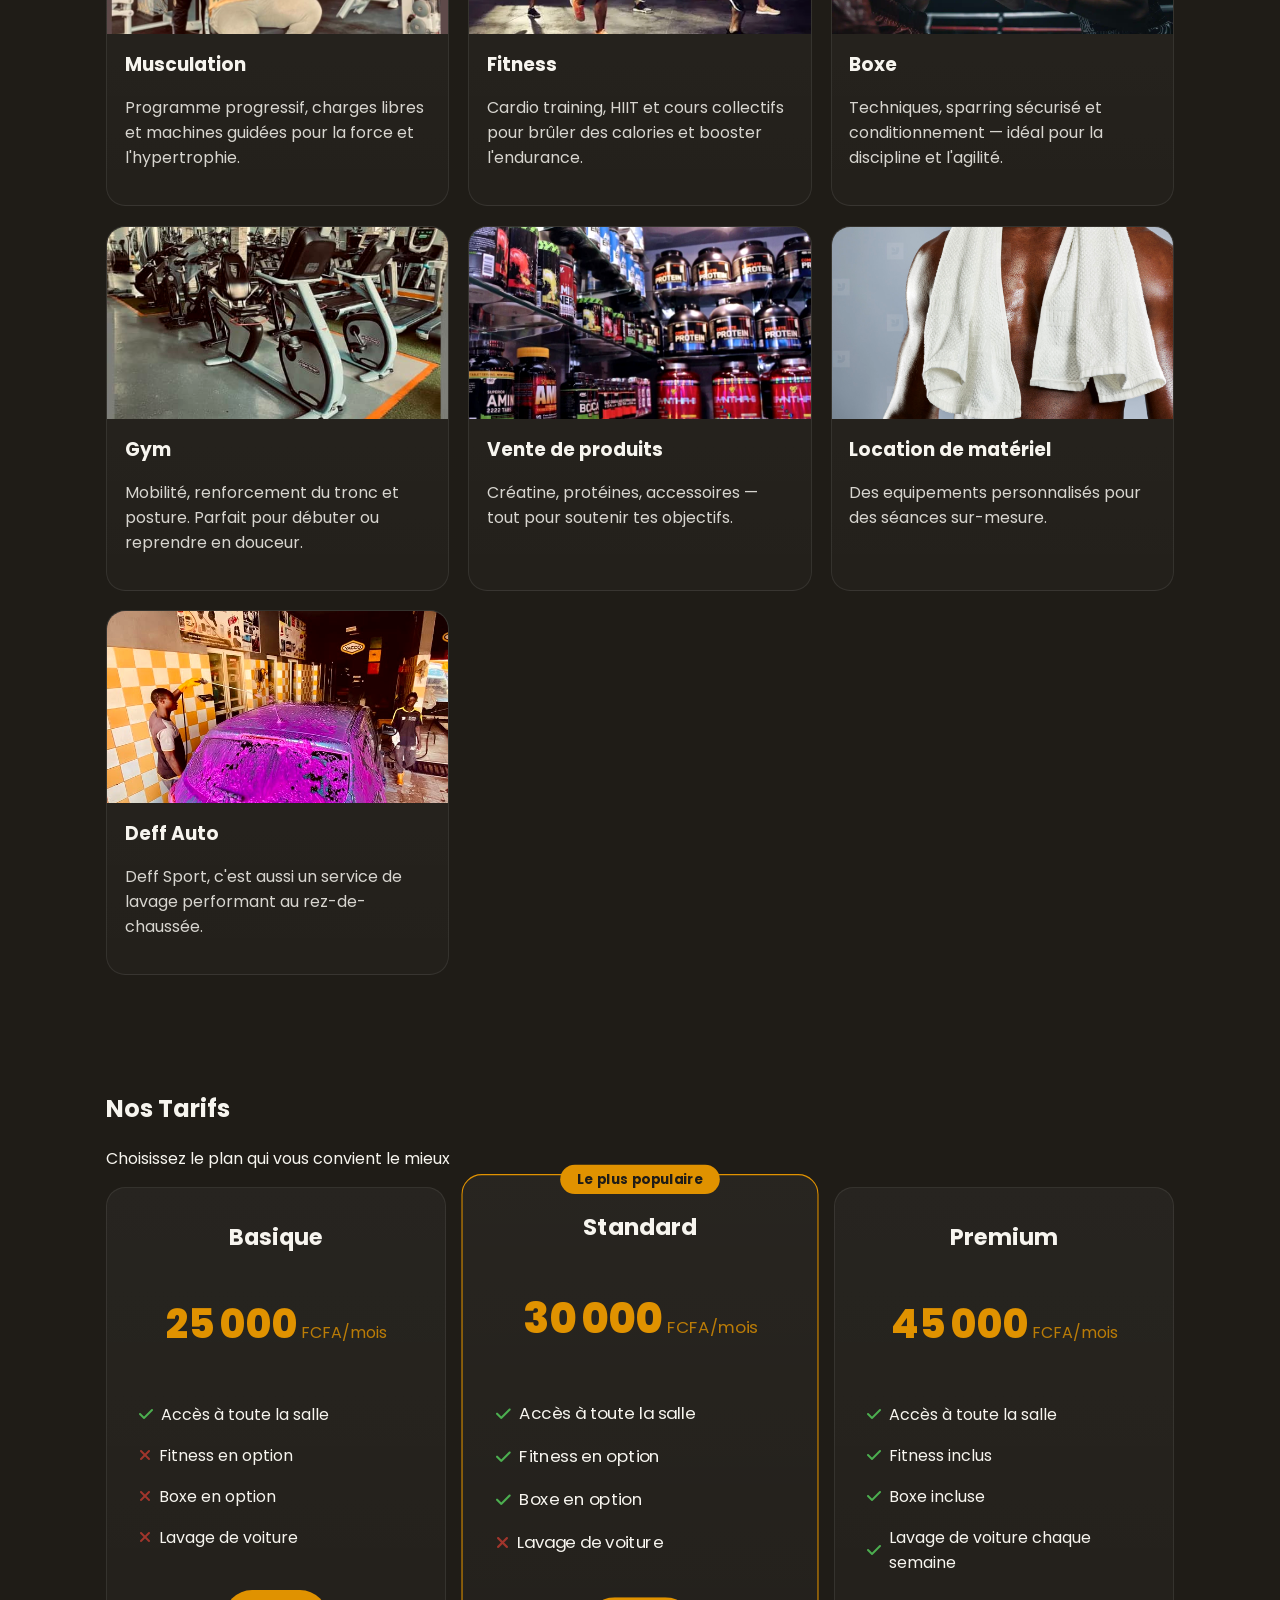
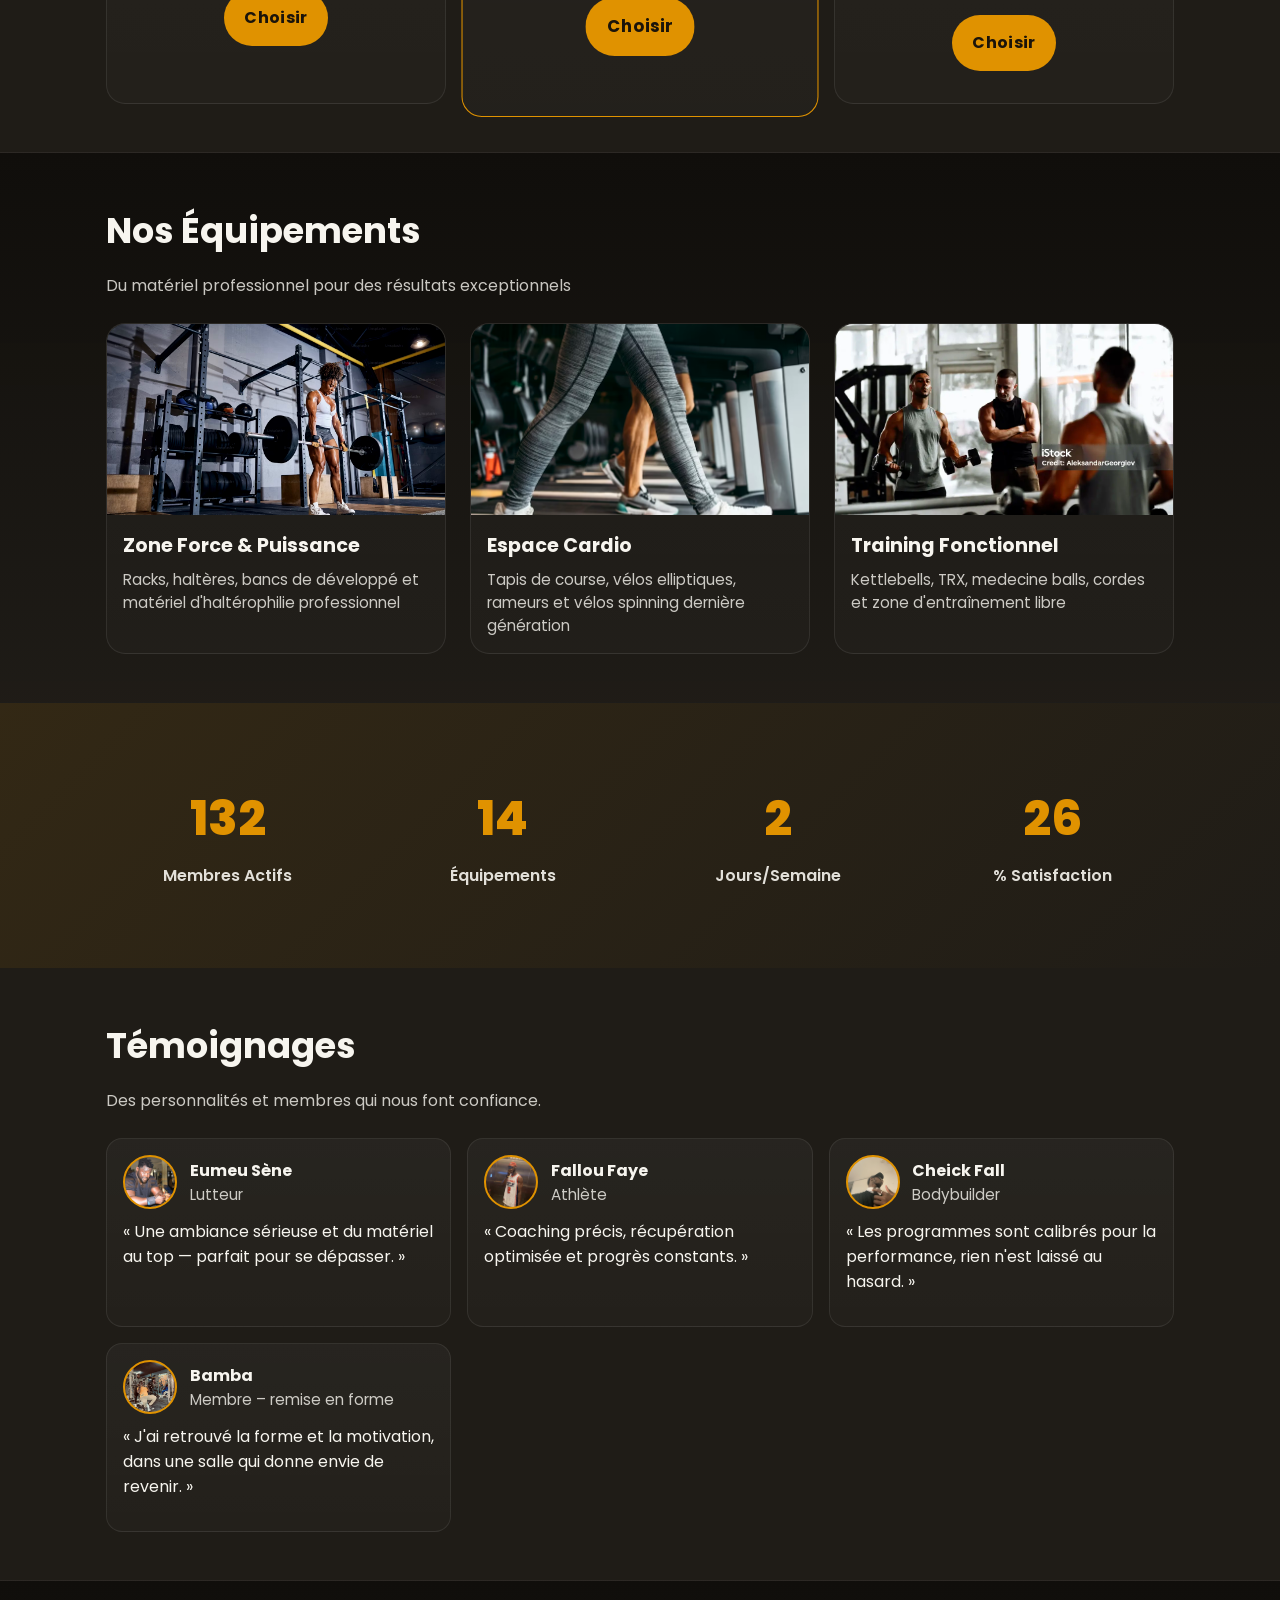
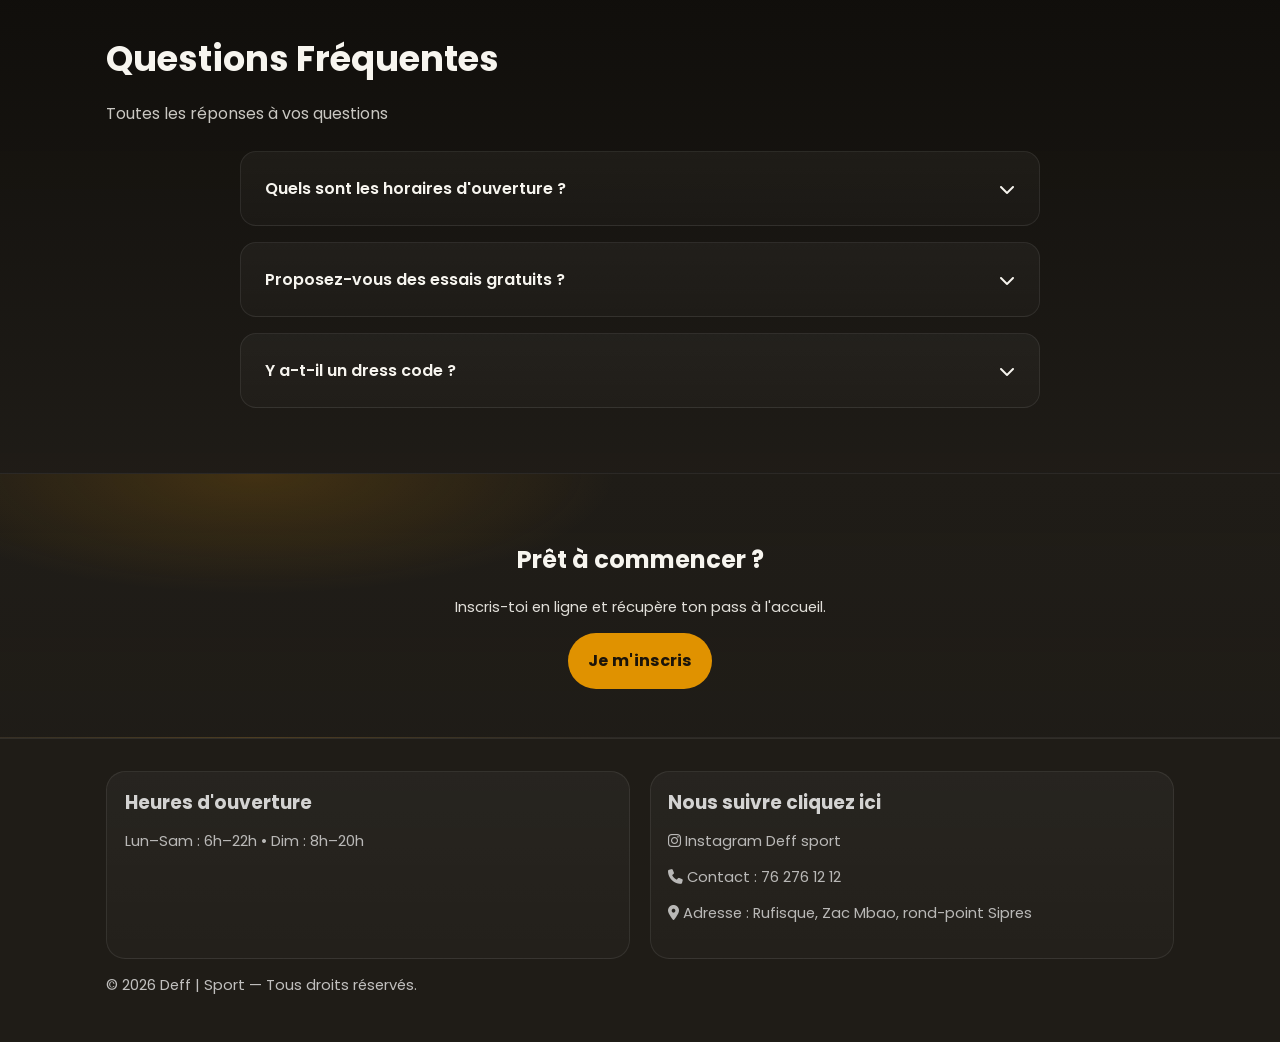
==== commit b112e217: "last pricing" ====
--- a/index.html
+++ b/index.html
@@ -142,29 +142,64 @@
     </div>
   </section>
 
-    <!-- NOUVELLE SECTION: Stats -->
-  <section class="stats-section">
-    <div class="container">
-      <div class="stats-grid">
-        <div class="stat-item reveal">
-          <div class="stat-number" data-count="500">0</div>
-          <div class="stat-label">Membres Actifs</div>
-        </div>
-        <div class="stat-item reveal">
-          <div class="stat-number" data-count="50">0</div>
-          <div class="stat-label">Équipements</div>
-        </div>
-        <div class="stat-item reveal">
-          <div class="stat-number" data-count="7">0</div>
-          <div class="stat-label">Jours/Semaine</div>
-        </div>
-        <div class="stat-item reveal">
-          <div class="stat-number" data-count="98">0</div>
-          <div class="stat-label">% Satisfaction</div>
-        </div>
-      </div>
-    </div>
-  </section>
+   <!-- Section Pricing -->
+<section id="pricing" class="section">
+  <div class="container">
+    <h2 class="section-title">Nos Tarifs</h2>
+    <p class="section-subtitle">Choisissez le plan qui vous convient le mieux</p>
+
+    <div class="pricing-grid">
+      <!-- Card 1 -->
+      <div class="pricing-card">
+        <div class="pricing-header">
+          <h3>Basique</h3>
+          <p class="price">25 000<small> FCFA/mois</small></p>
+        </div>
+        <ul class="pricing-features">
+          <li><i class="fa fa-check"></i> Accès à toute la salle</li>
+          <li><i class="fa fa-times"></i> Fitness en option</li>
+          <li><i class="fa fa-times"></i> Boxe en option</li>
+          <li><i class="fa fa-times"></i> Lavage de voiture</li>
+        </ul>
+        <a href="contact.html" class="btn btn-primary">Choisir</a>
+      </div>
+
+      <!-- Card 2 - Featured -->
+      <div class="pricing-card featured">
+        <div class="pricing-badge">Le plus populaire</div>
+        <div class="pricing-header">
+          <h3>Standard</h3>
+          <p class="price">30 000<small> FCFA/mois</small></p>
+        </div>
+        <ul class="pricing-features">
+          <li><i class="fa fa-check"></i> Accès à toute la salle</li>
+          <li><i class="fa fa-check"></i> Fitness en option</li>
+          <li><i class="fa fa-check"></i> Boxe en option</li>
+          <li><i class="fa fa-times"></i> Lavage de voiture</li>
+        </ul>
+        <a href="contact.html" class="btn btn-primary">Choisir</a>
+      </div>
+
+      <!-- Card 3 -->
+      <div class="pricing-card">
+        <div class="pricing-header">
+          <h3>Premium</h3>
+          <p class="price">45 000<small> FCFA/mois</small></p>
+        </div>
+        <ul class="pricing-features">
+          <li><i class="fa fa-check"></i> Accès à toute la salle</li>
+          <li><i class="fa fa-check"></i> Fitness inclus</li>
+          <li><i class="fa fa-check"></i> Boxe incluse</li>
+          <li><i class="fa fa-check"></i> Lavage de voiture chaque semaine</li>
+        </ul>
+        <a href="contact.html" class="btn btn-primary">Choisir</a>
+      </div>
+    </div>
+  </div>
+</section>
+
+
+
 
   
 
@@ -190,6 +225,29 @@
           <div class="equipment-image" style="background-image: url('img/fonction.webp')"></div>
           <h3>Training Fonctionnel</h3>
           <p>Kettlebells, TRX, medecine balls, cordes et zone d'entraînement libre</p>
+        </div>
+      </div>
+    </div>
+  </section>
+      <!-- NOUVELLE SECTION: Stats -->
+  <section class="stats-section">
+    <div class="container">
+      <div class="stats-grid">
+        <div class="stat-item reveal">
+          <div class="stat-number" data-count="500">0</div>
+          <div class="stat-label">Membres Actifs</div>
+        </div>
+        <div class="stat-item reveal">
+          <div class="stat-number" data-count="50">0</div>
+          <div class="stat-label">Équipements</div>
+        </div>
+        <div class="stat-item reveal">
+          <div class="stat-number" data-count="7">0</div>
+          <div class="stat-label">Jours/Semaine</div>
+        </div>
+        <div class="stat-item reveal">
+          <div class="stat-number" data-count="98">0</div>
+          <div class="stat-label">% Satisfaction</div>
         </div>
       </div>
     </div>
@@ -286,6 +344,11 @@
     </div>
   </section>
 
+  <!-- ///////////// -->
+
+ 
+
+
   <section class="cta section">
     <div class="container reveal" style="text-align:center;">
       <h2>Prêt à commencer ?</h2>
@@ -305,10 +368,10 @@
         </div>
         <div class="card" style="grid-column: span 6;">
           <div class="body">
-            <h3>Nous suivre</h3>
-            <p class="small"><a href="https://www.instagram.com/complexe_deff_sports/" target="_blank" rel="noopener">Instagram Deff sport </a></p>
-            <p class="small">Contact : <a href="#">76 276 12 12</a></p>
-            <p class="small">Adresse : Rufisque, Zac Mbao, rond-point Sipres</p>
+            <h3>Nous suivre cliquez ici  </h3>
+            <p class="small"><a href="https://www.instagram.com/complexe_deff_sports/" target="_blank" rel="noopener"> <i class="fab fa-instagram"></i>  Instagram Deff sport </a></p>
+            <p class="small"> <i class="fas fa-phone"></i> Contact : <a href="#">76 276 12 12</a></p>
+            <p class="small"> <i class="fas fa-map-marker-alt"></i> Adresse : Rufisque, Zac Mbao, rond-point Sipres</p>
           </div>
         </div>
       </div>
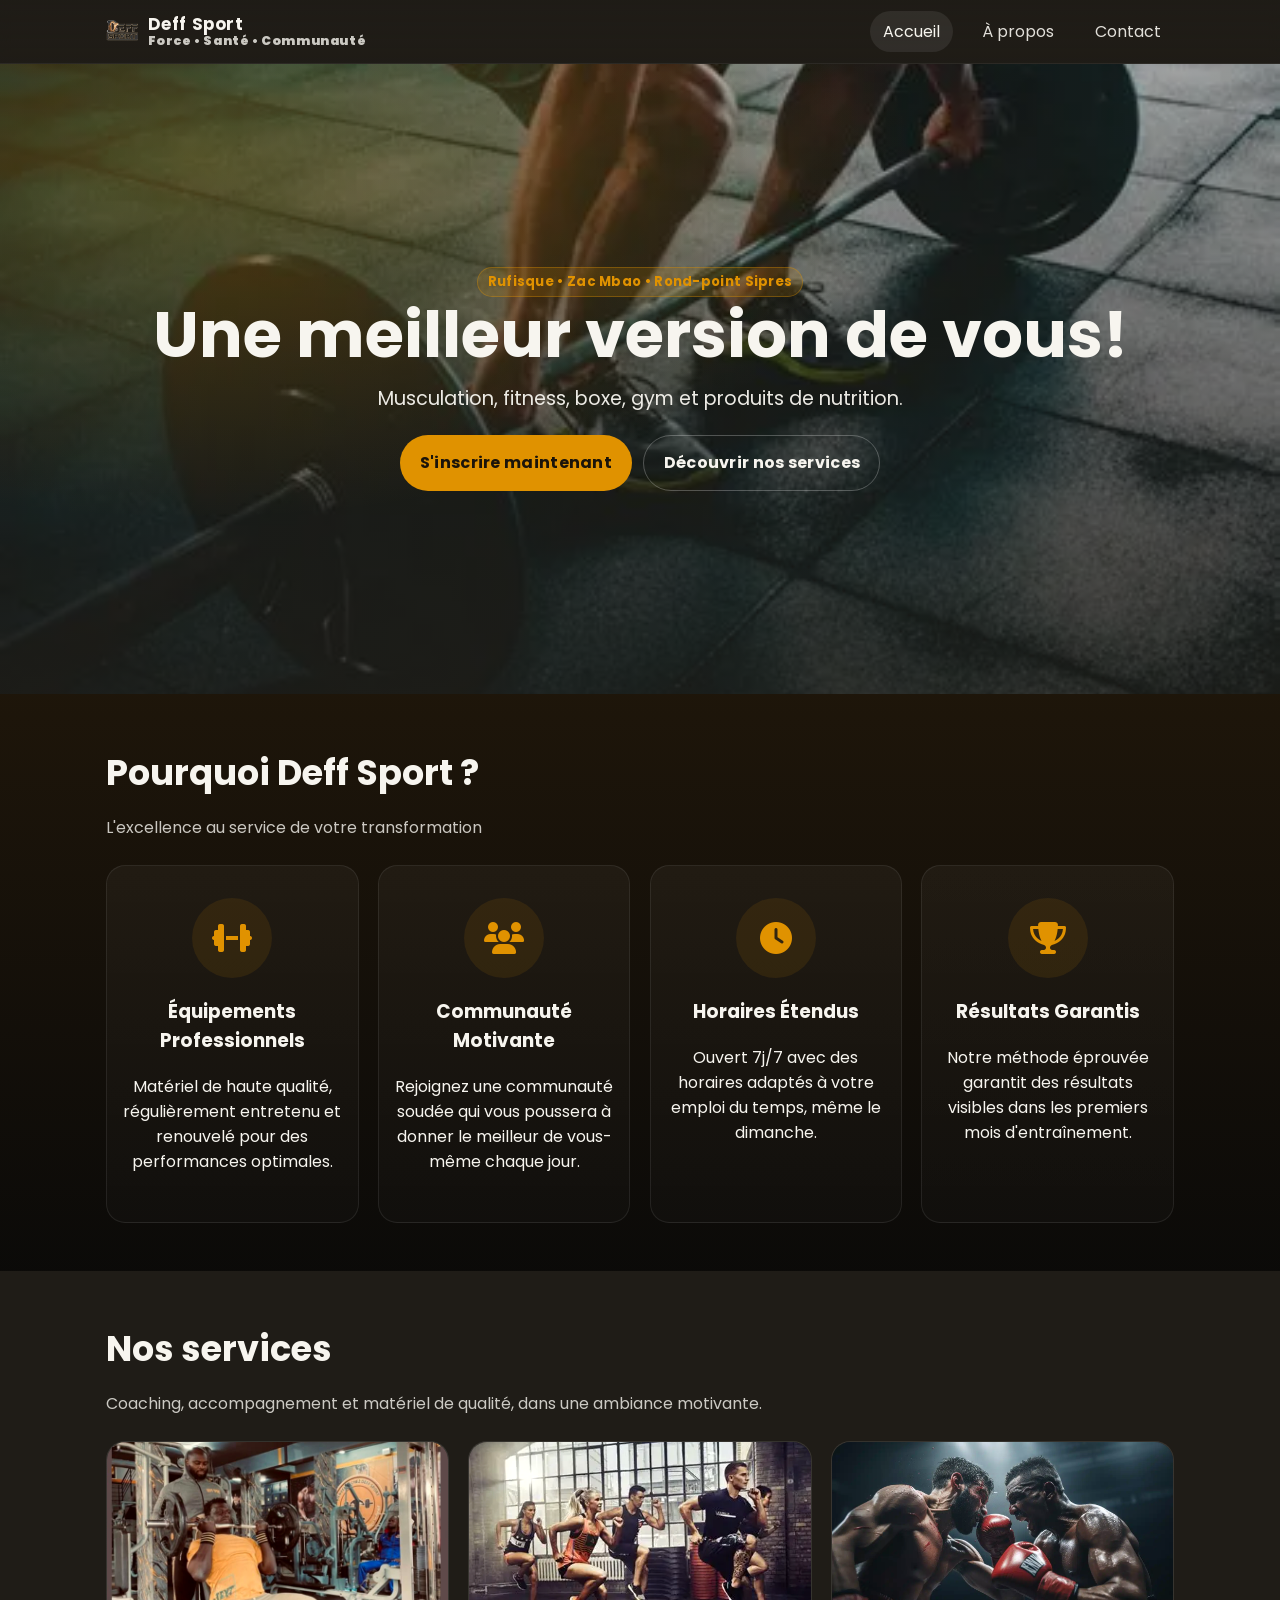
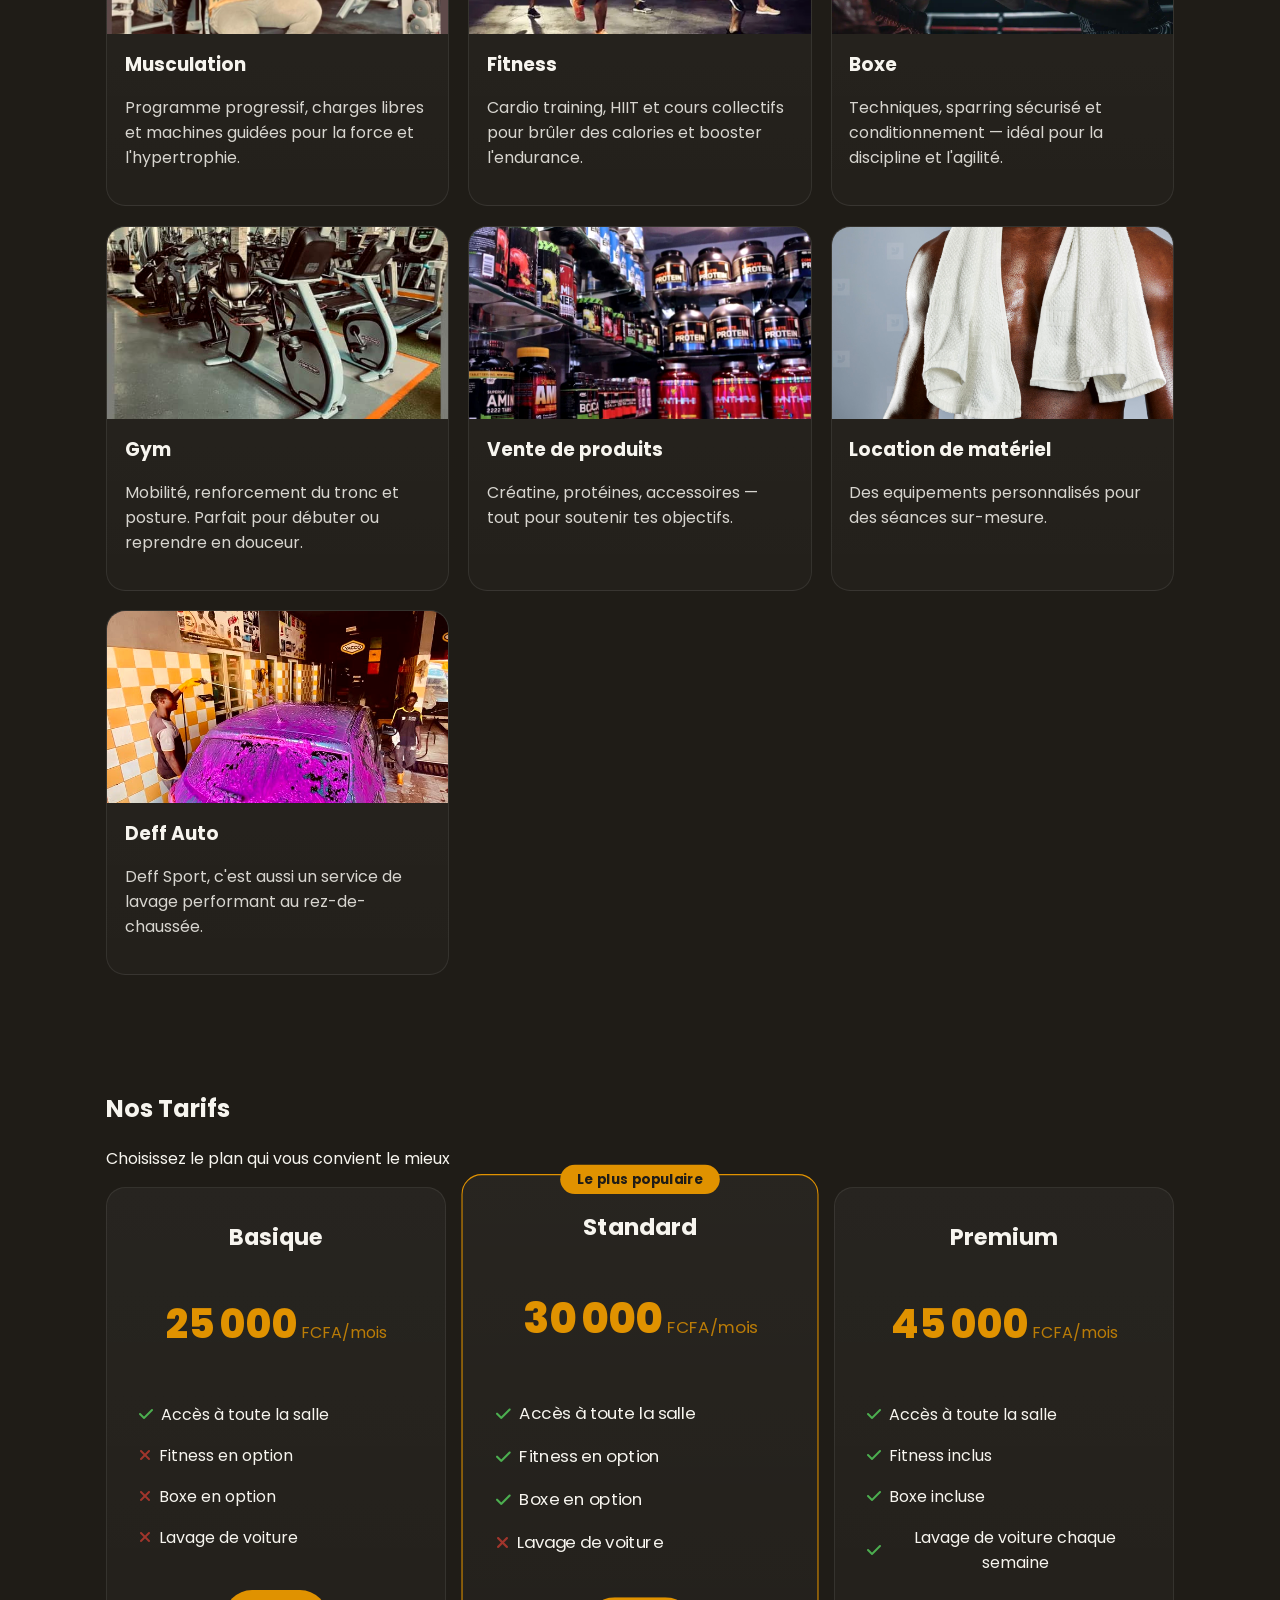
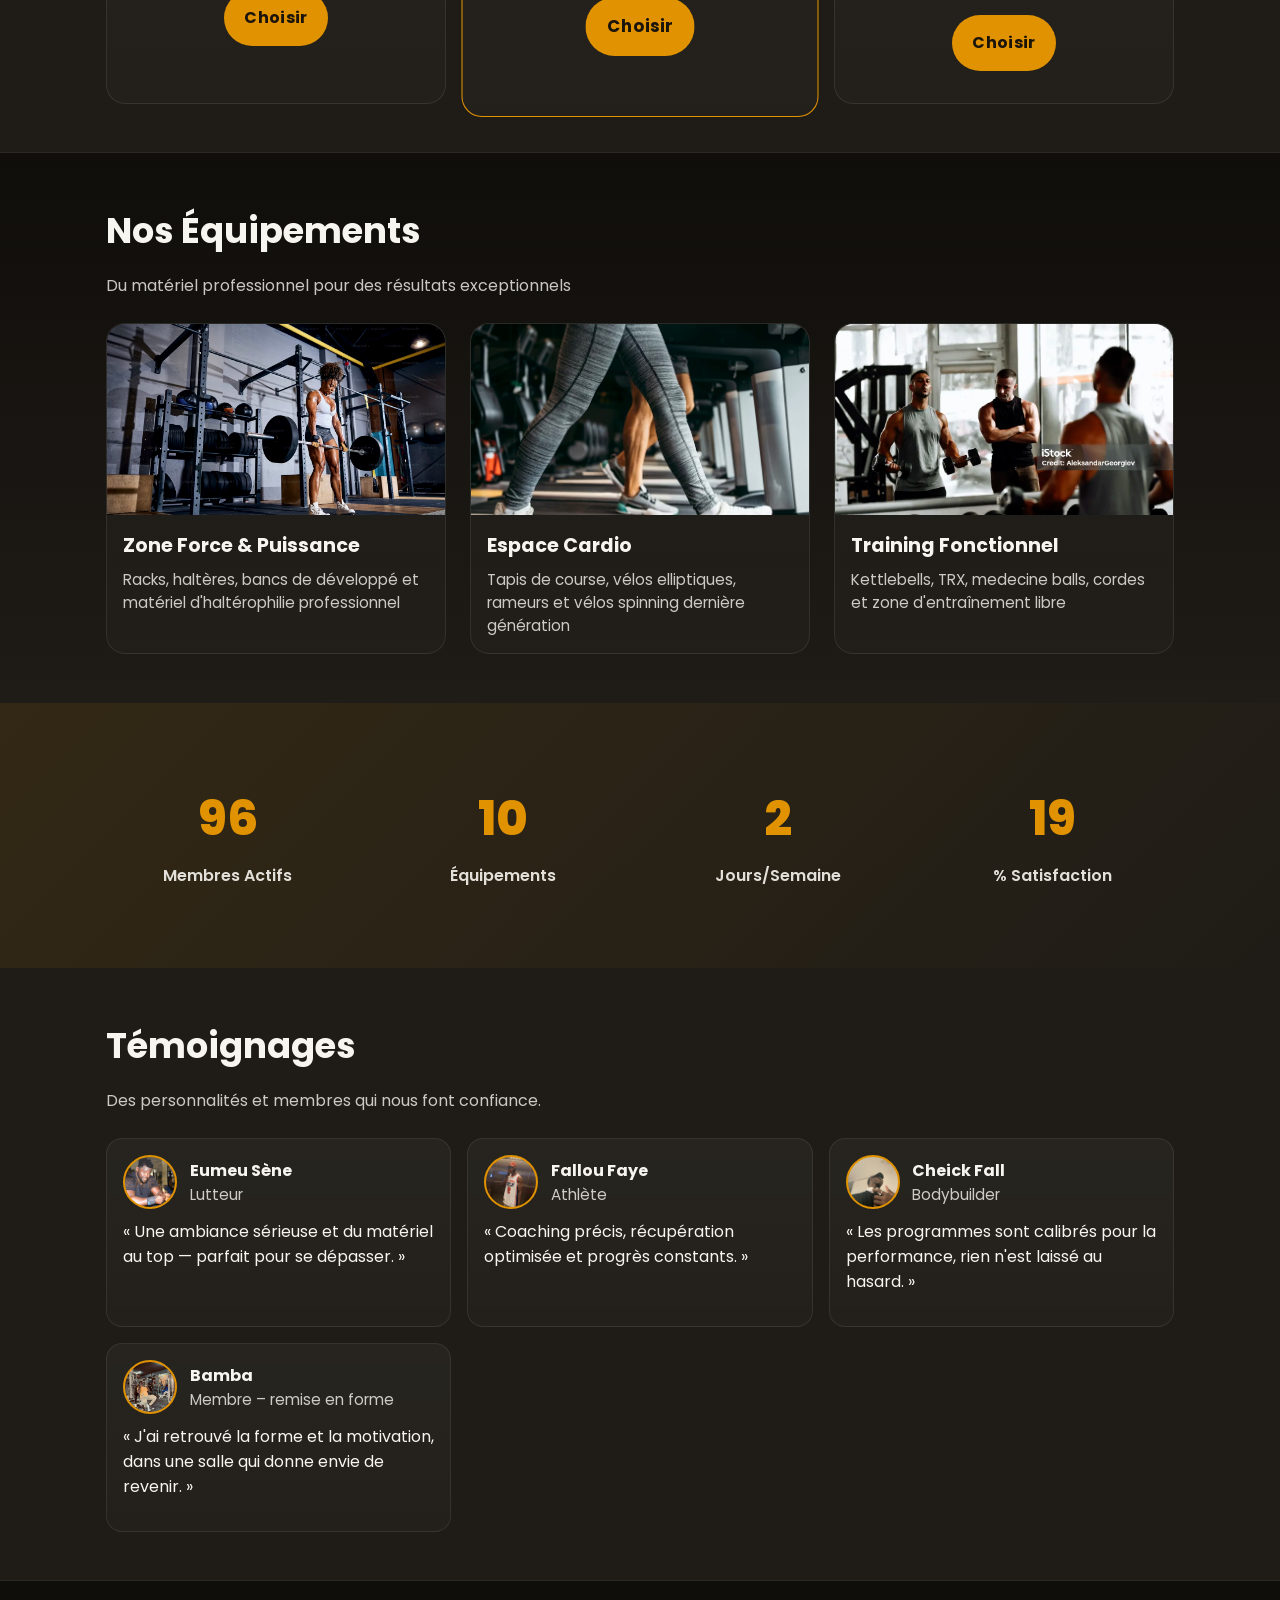
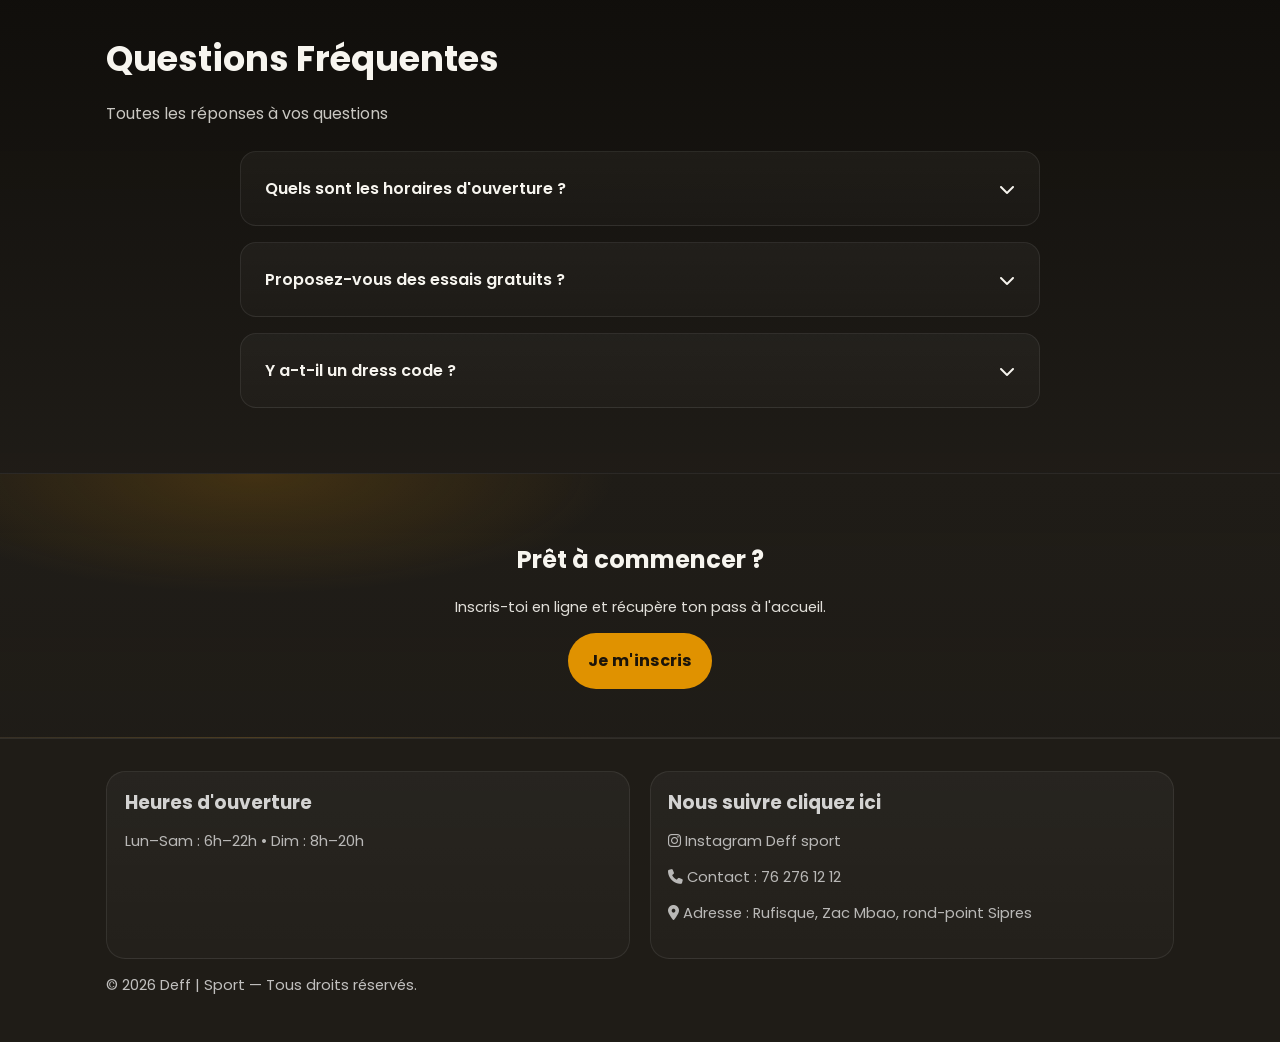
==== commit d7edd900: "font" ====
--- a/index.html
+++ b/index.html
@@ -10,7 +10,8 @@
   <link href="https://fonts.googleapis.com/css2?family=Poppins:wght@400;600;700;800&display=swap" rel="stylesheet">
   <link rel="stylesheet" href="https://cdnjs.cloudflare.com/ajax/libs/font-awesome/6.4.0/css/all.min.css">
   <link rel="stylesheet" href="styles.css"/>
-  <link rel="icon" href="https://tse1.mm.bing.net/th/id/OIP.4mYOa9IopghTADRN9pmZHwHaE8?rs=1&pid=ImgDetMain&o=7&rm=3">
+  <!-- <link rel="icon" href="https://tse1.mm.bing.net/th/id/OIP.4mYOa9IopghTADRN9pmZHwHaE8?rs=1&pid=ImgDetMain&o=7&rm=3"> -->
+  <link rel="shortcut icon" href="/img/logo.png" type="image/x-icon">
 </head>
 <body>
   <header class="site-header">
@@ -43,7 +44,7 @@
   </section>
    <!-- keywords: fitness, musculation, salle de sport, boxe, gym, vente de produits, location de matériel, coaching sportif, Rufisque, Zac Mbao, rond-point Sipres -->
   <!-- NOUVELLE SECTION: Pourquoi nous choisir -->
-  <section id="why-us" class="section" style="background-image: linear-gradient(to top , #0000005b , #3d25012b);">
+  <section id="why-us" class="section" style="background-image: linear-gradient(to top , #000000a2 , #1d1203a6);">
     <div class="container">
       <div class="section-header reveal">
         <h2>Pourquoi Deff Sport ?</h2>
--- a/styles.css
+++ b/styles.css
@@ -518,7 +518,7 @@
   list-style: none;
   padding: 0;
   margin: 0 0 2rem;
-  text-align: left;
+  text-align: center;
 }
 
 .pricing-features li {
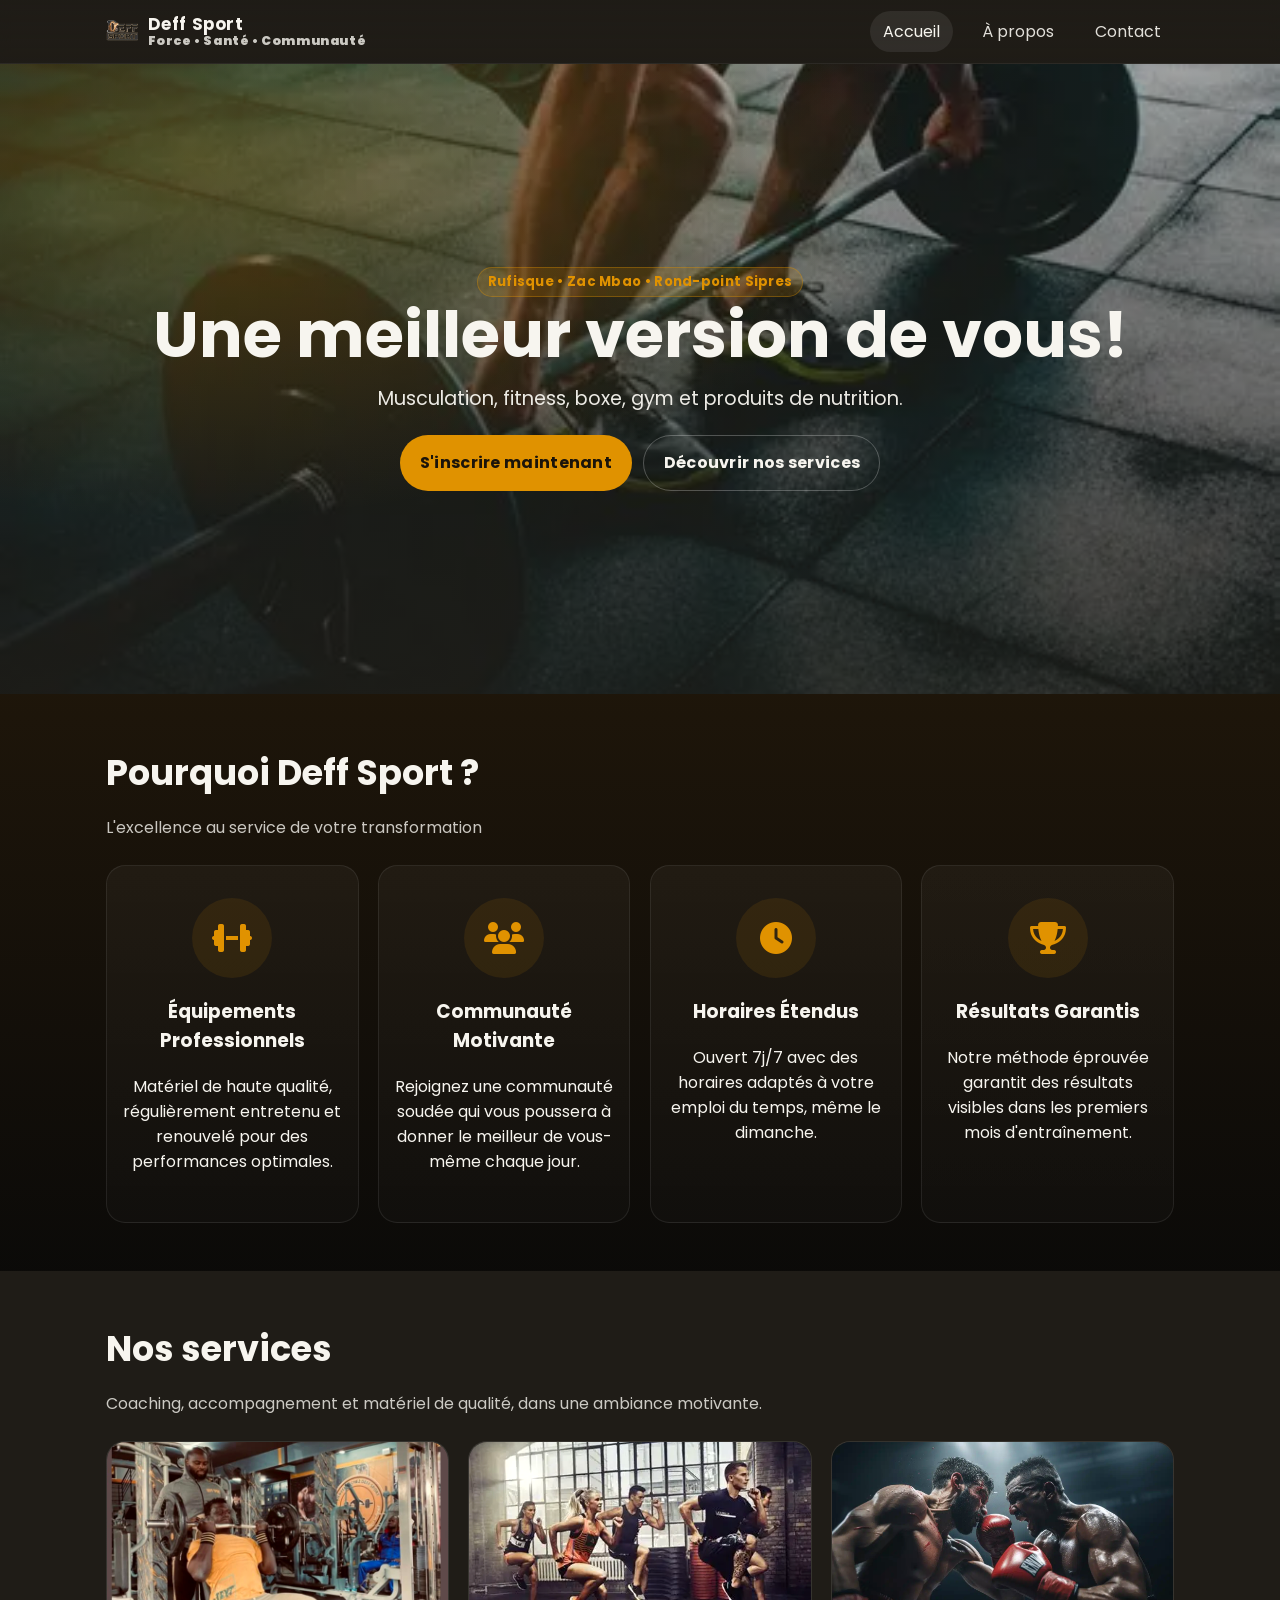
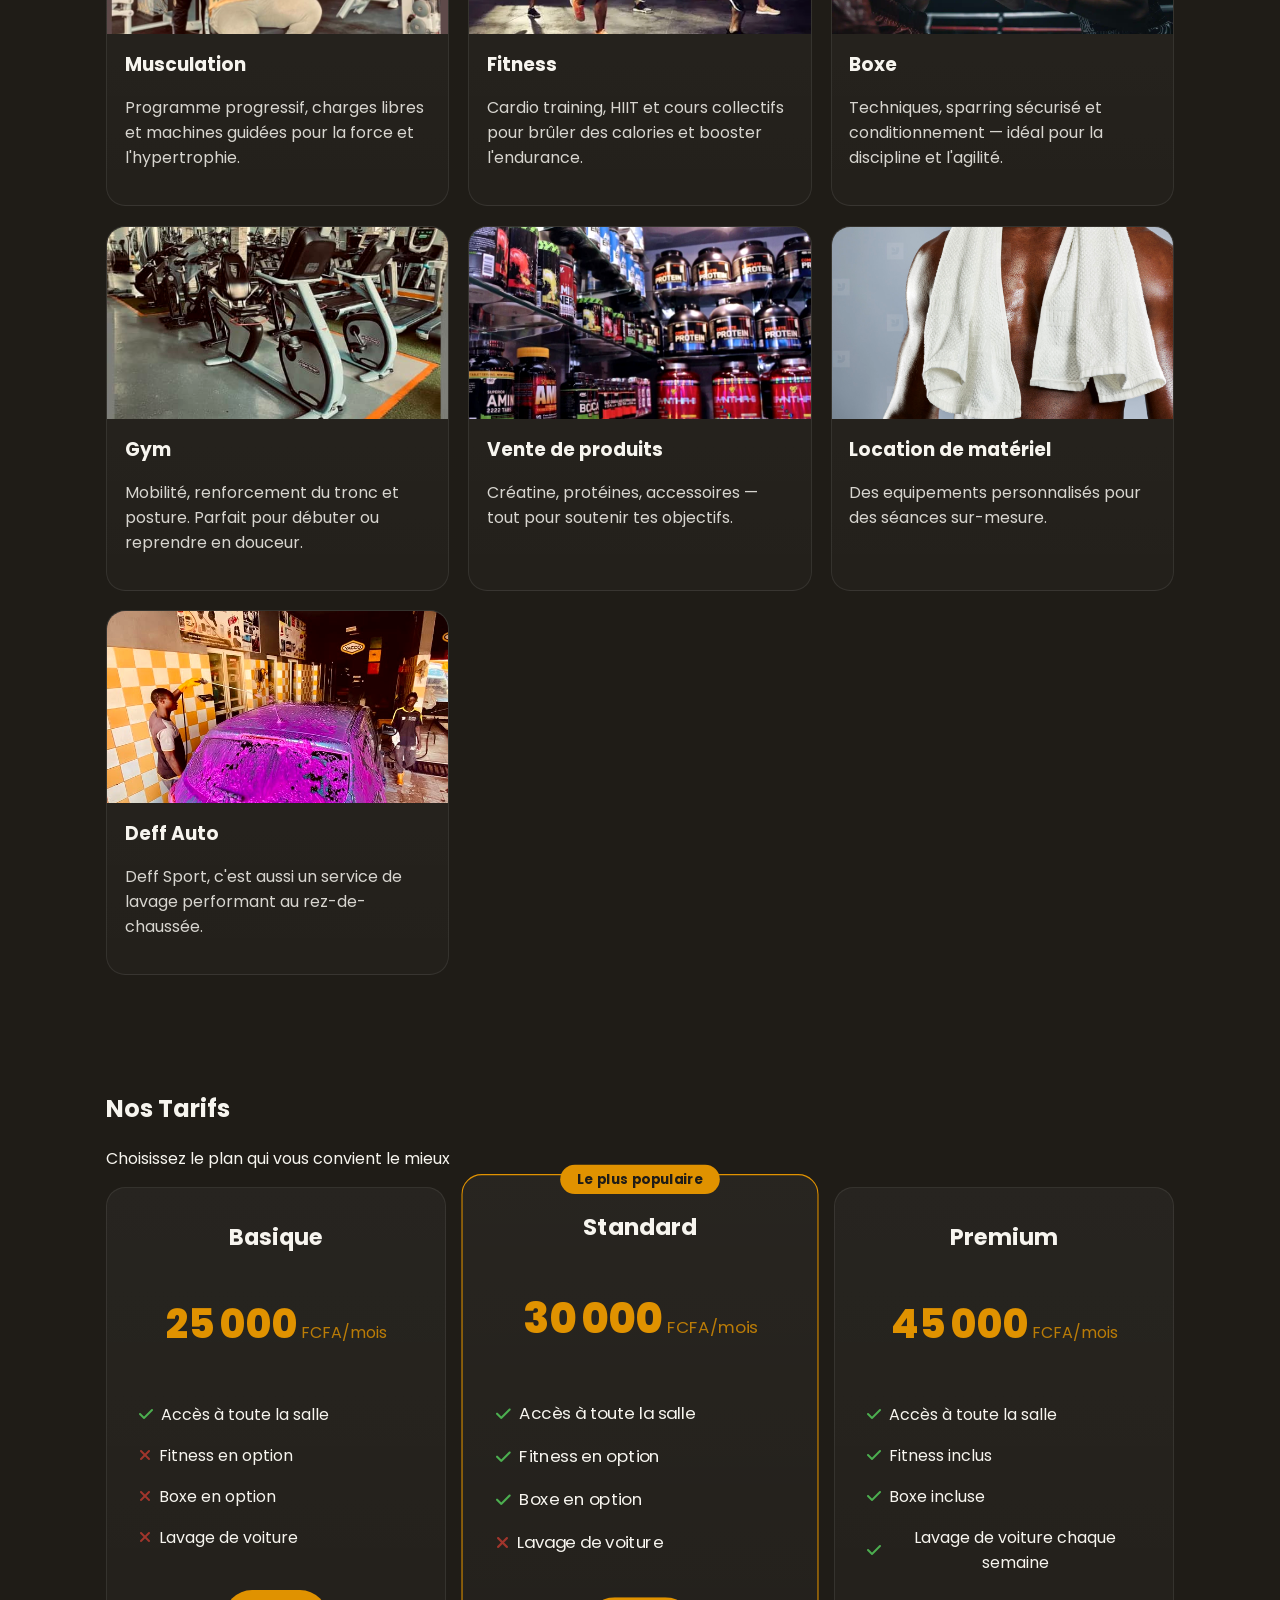
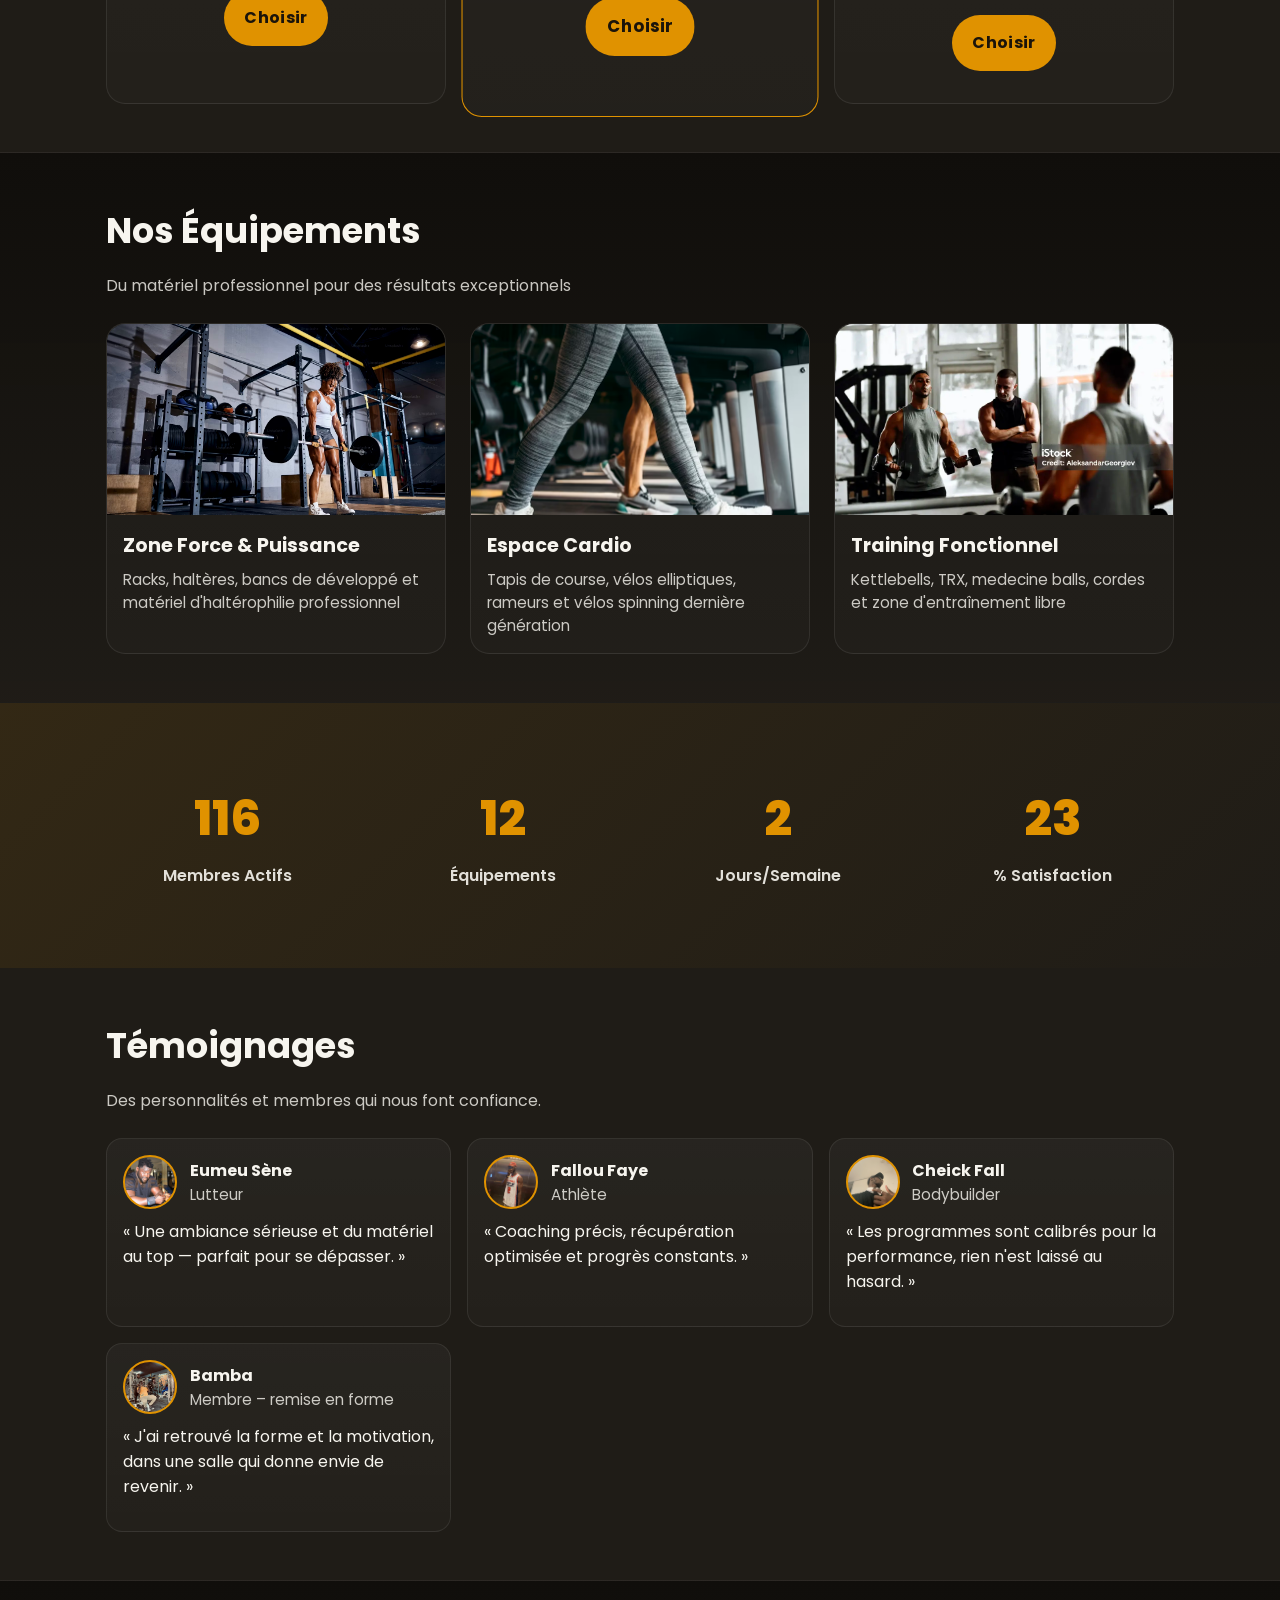
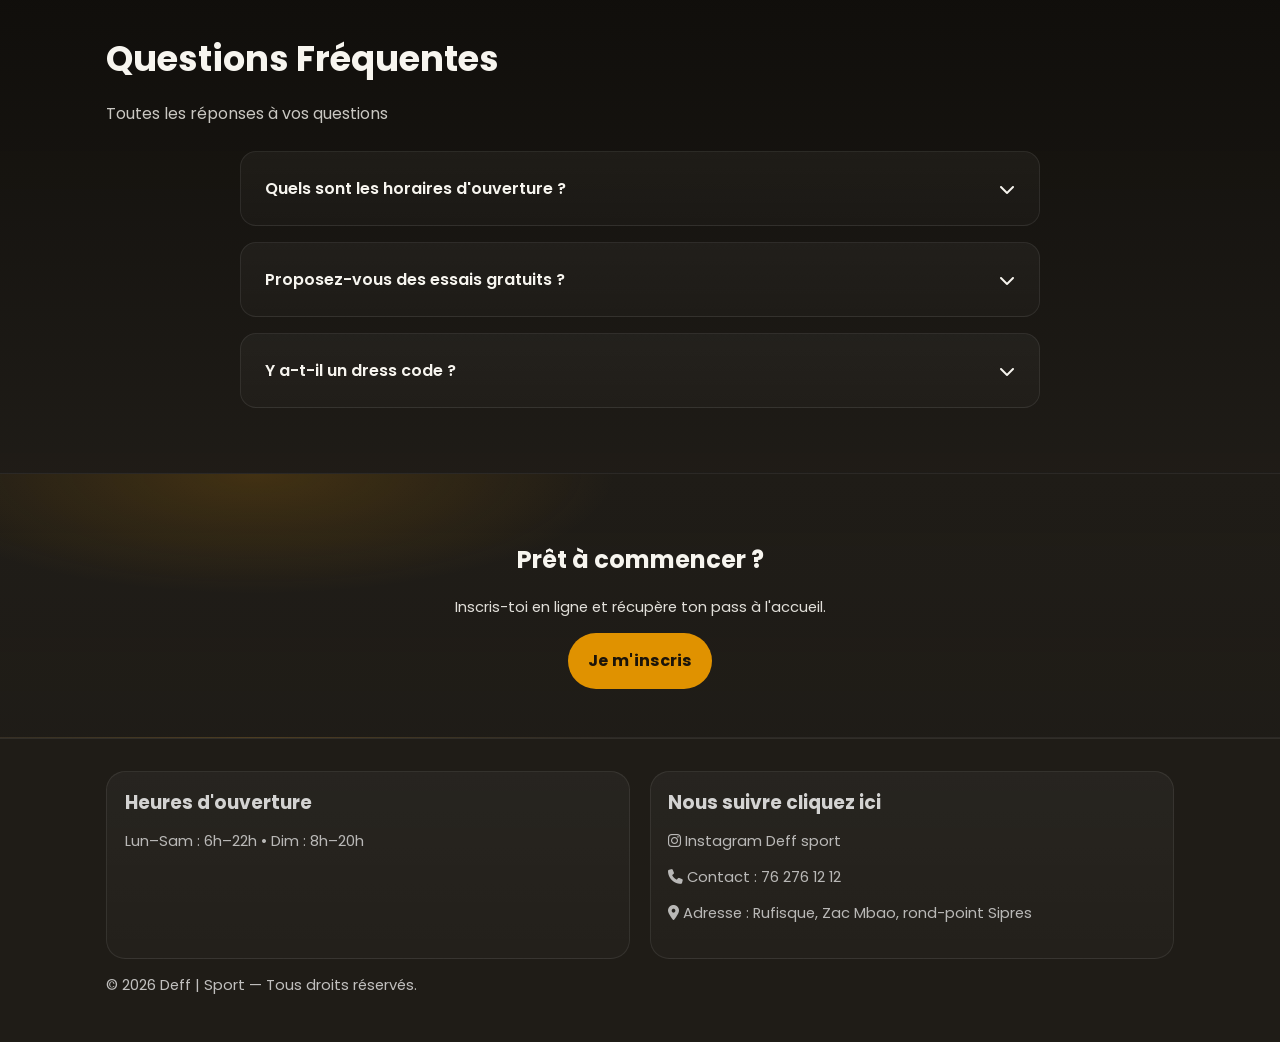
==== commit a85a0017: "seo" ====
--- a/index.html
+++ b/index.html
@@ -11,6 +11,7 @@
   <link rel="stylesheet" href="https://cdnjs.cloudflare.com/ajax/libs/font-awesome/6.4.0/css/all.min.css">
   <link rel="stylesheet" href="styles.css"/>
   <!-- <link rel="icon" href="https://tse1.mm.bing.net/th/id/OIP.4mYOa9IopghTADRN9pmZHwHaE8?rs=1&pid=ImgDetMain&o=7&rm=3"> -->
+   <meta name="google-site-verification" content="jMUo5N0U2HjpUJz8D81_A8rpHPzW2mCAGPEwhVnppD0" />
   <link rel="shortcut icon" href="/img/logo.png" type="image/x-icon">
 </head>
 <body>
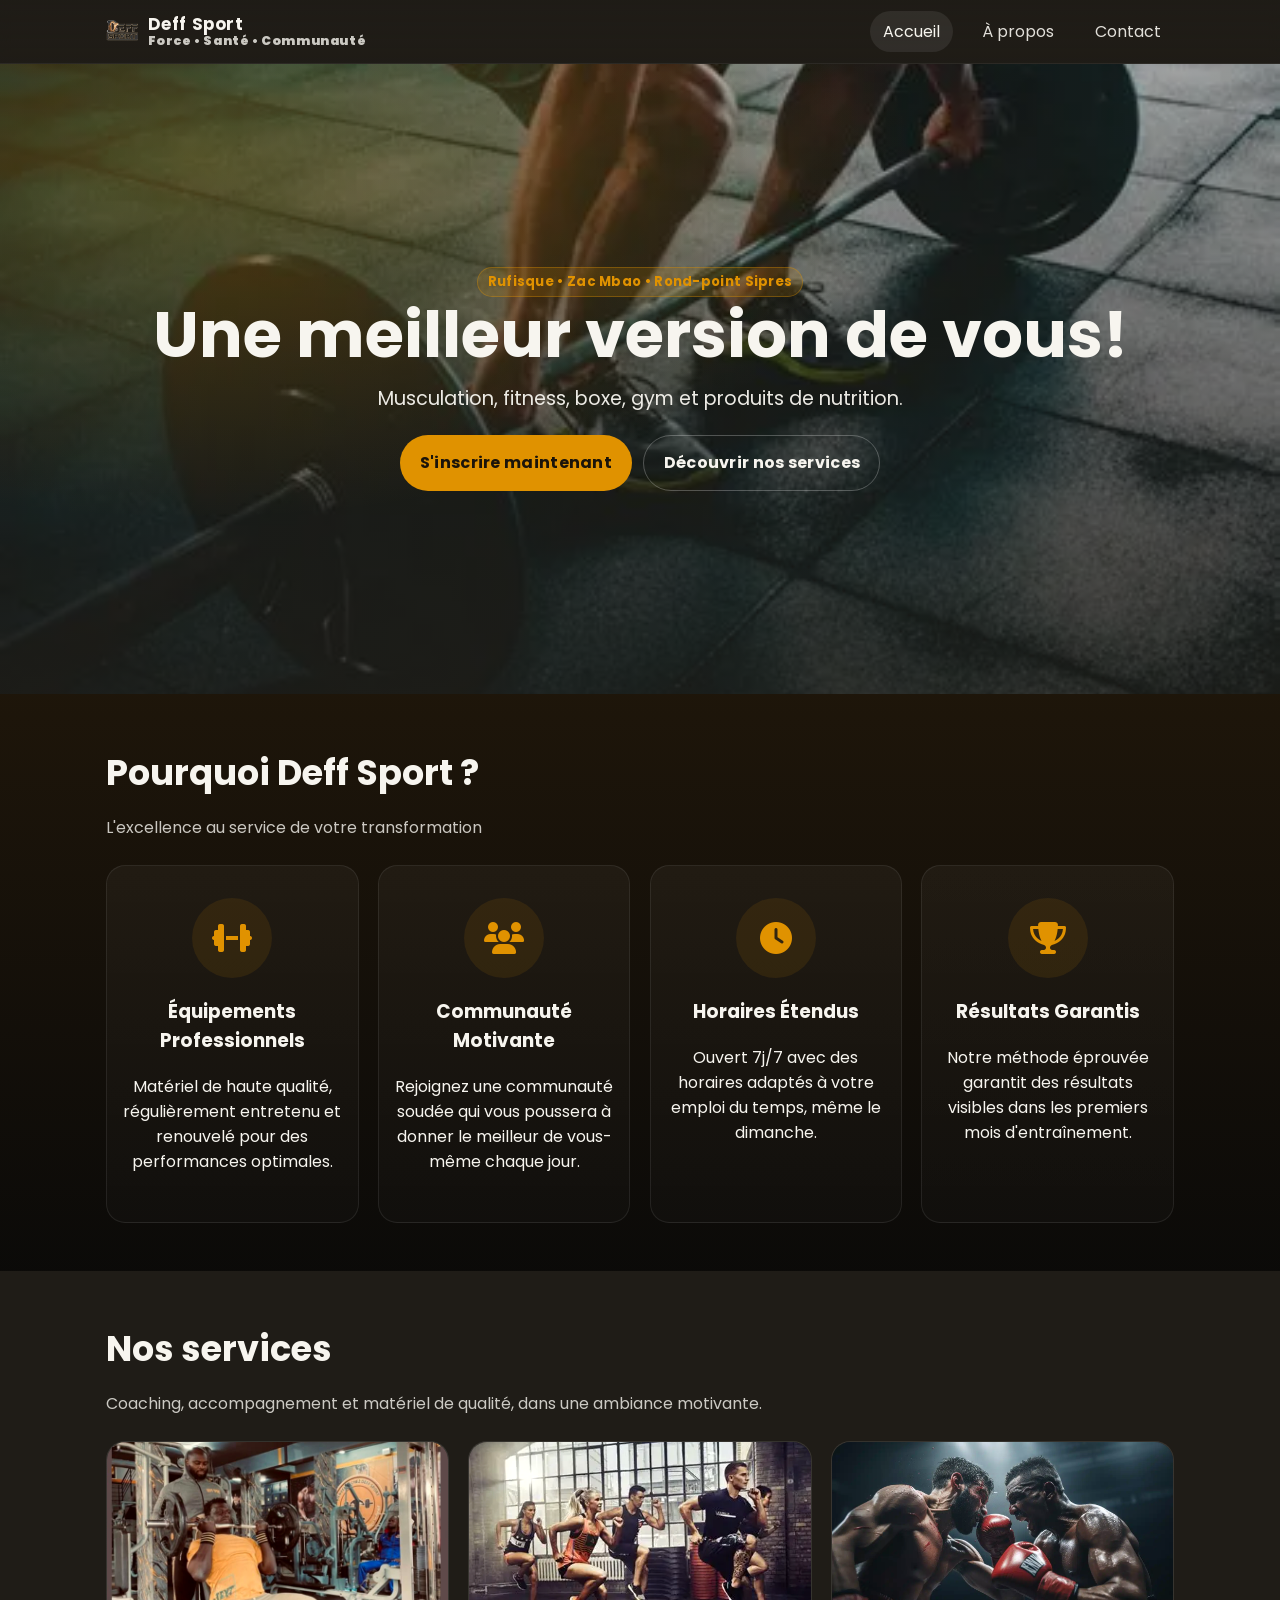
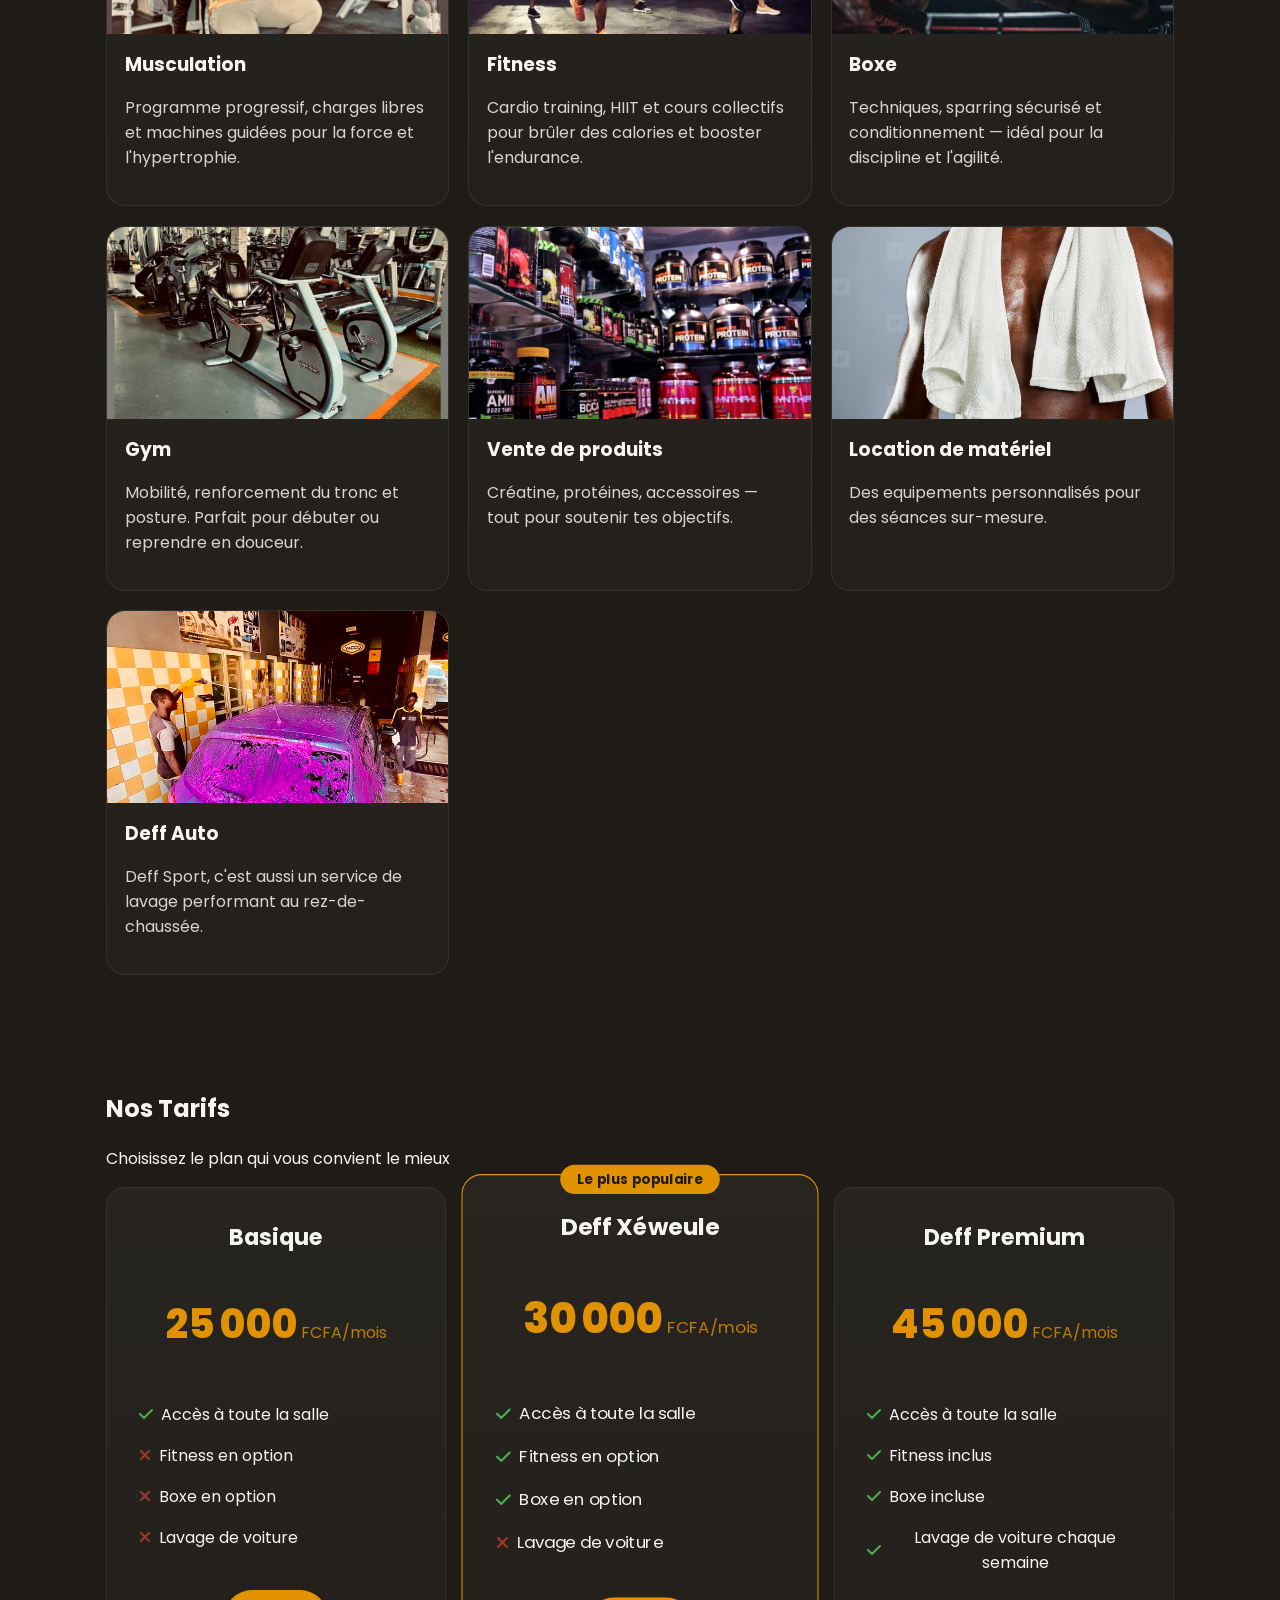
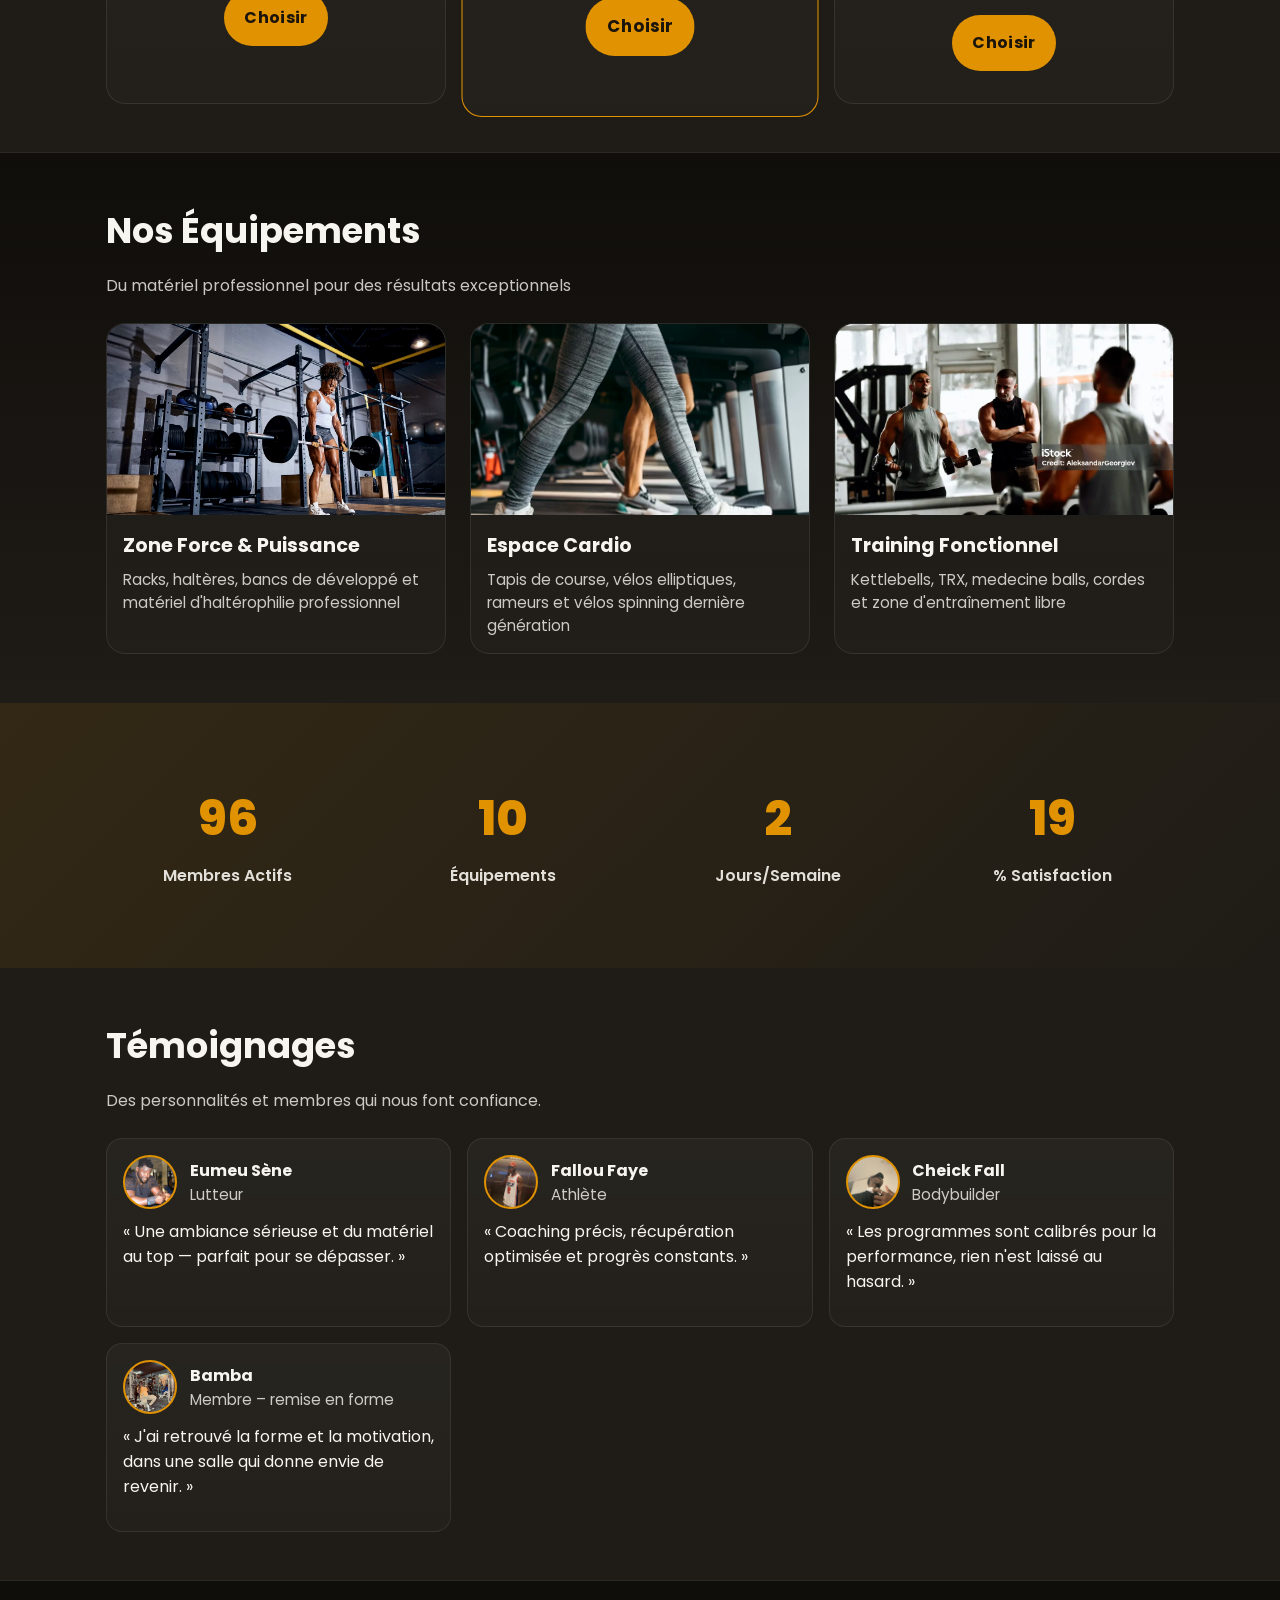
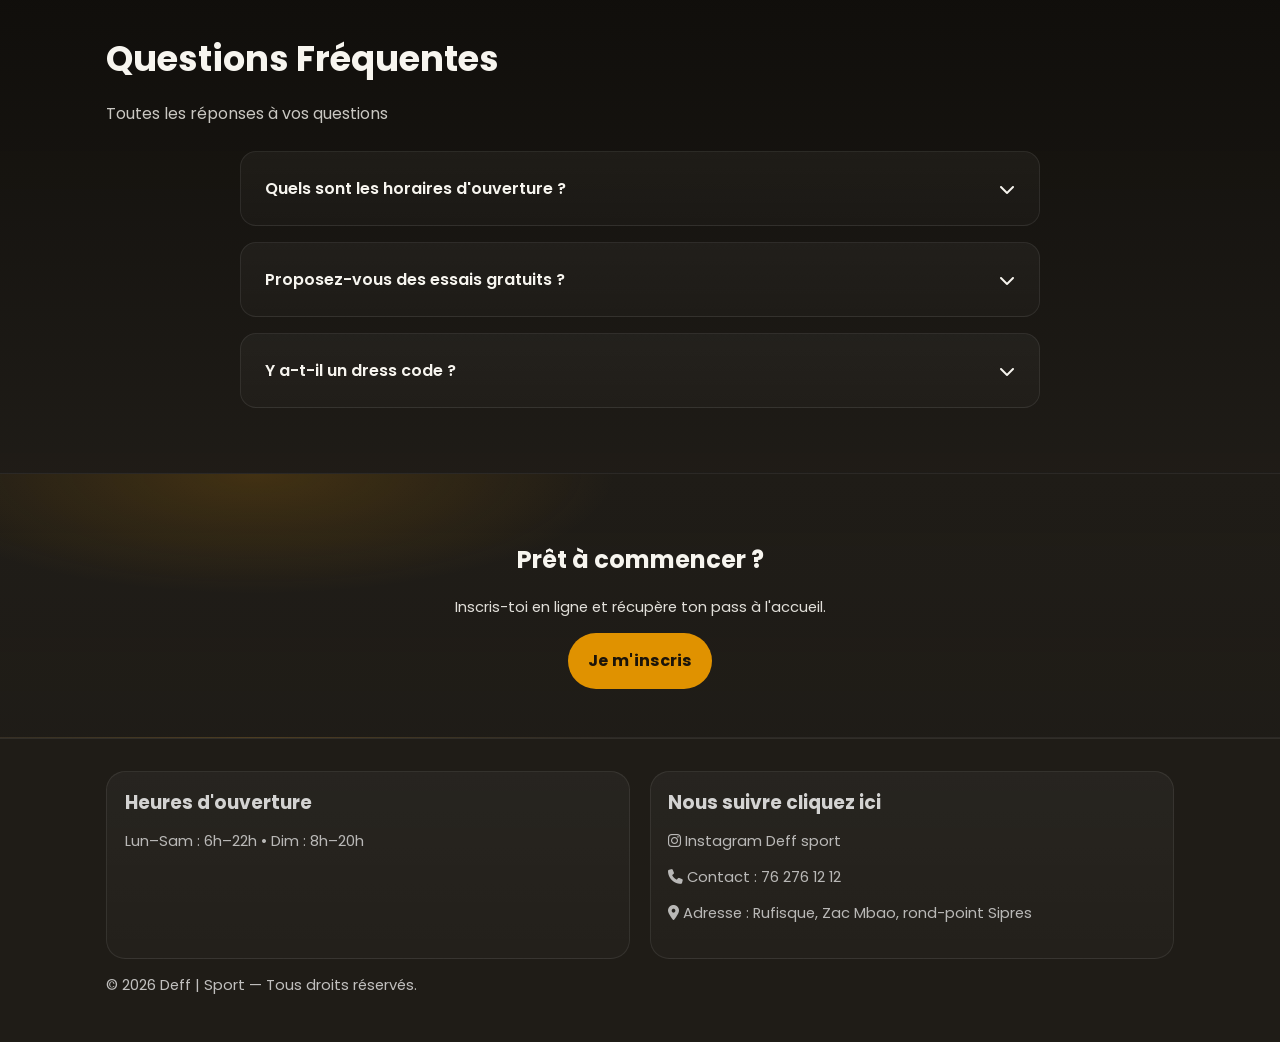
==== commit 1c60e6fd: "seo" ====
--- a/index.html
+++ b/index.html
@@ -170,7 +170,7 @@
       <div class="pricing-card featured">
         <div class="pricing-badge">Le plus populaire</div>
         <div class="pricing-header">
-          <h3>Standard</h3>
+          <h3>Deff Xéweule</h3>
           <p class="price">30 000<small> FCFA/mois</small></p>
         </div>
         <ul class="pricing-features">
@@ -185,7 +185,7 @@
       <!-- Card 3 -->
       <div class="pricing-card">
         <div class="pricing-header">
-          <h3>Premium</h3>
+          <h3>Deff Premium</h3>
           <p class="price">45 000<small> FCFA/mois</small></p>
         </div>
         <ul class="pricing-features">
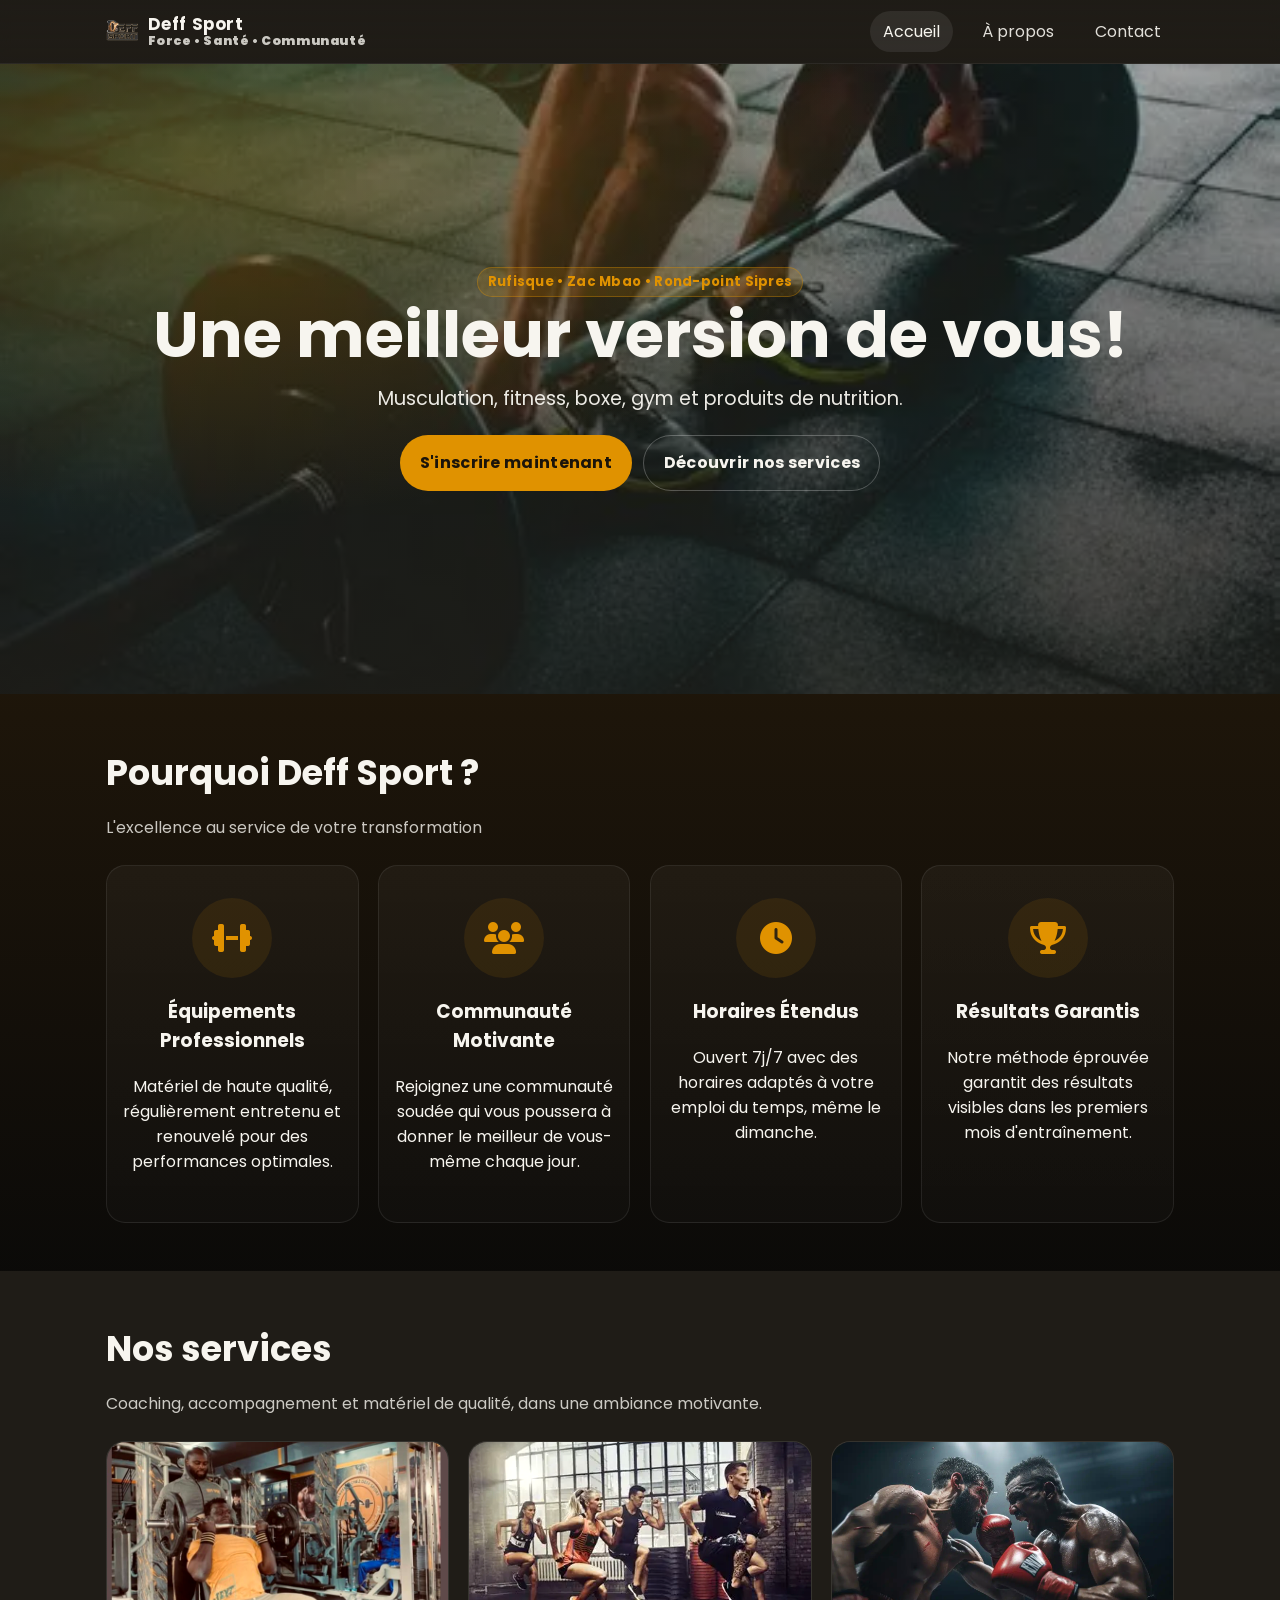
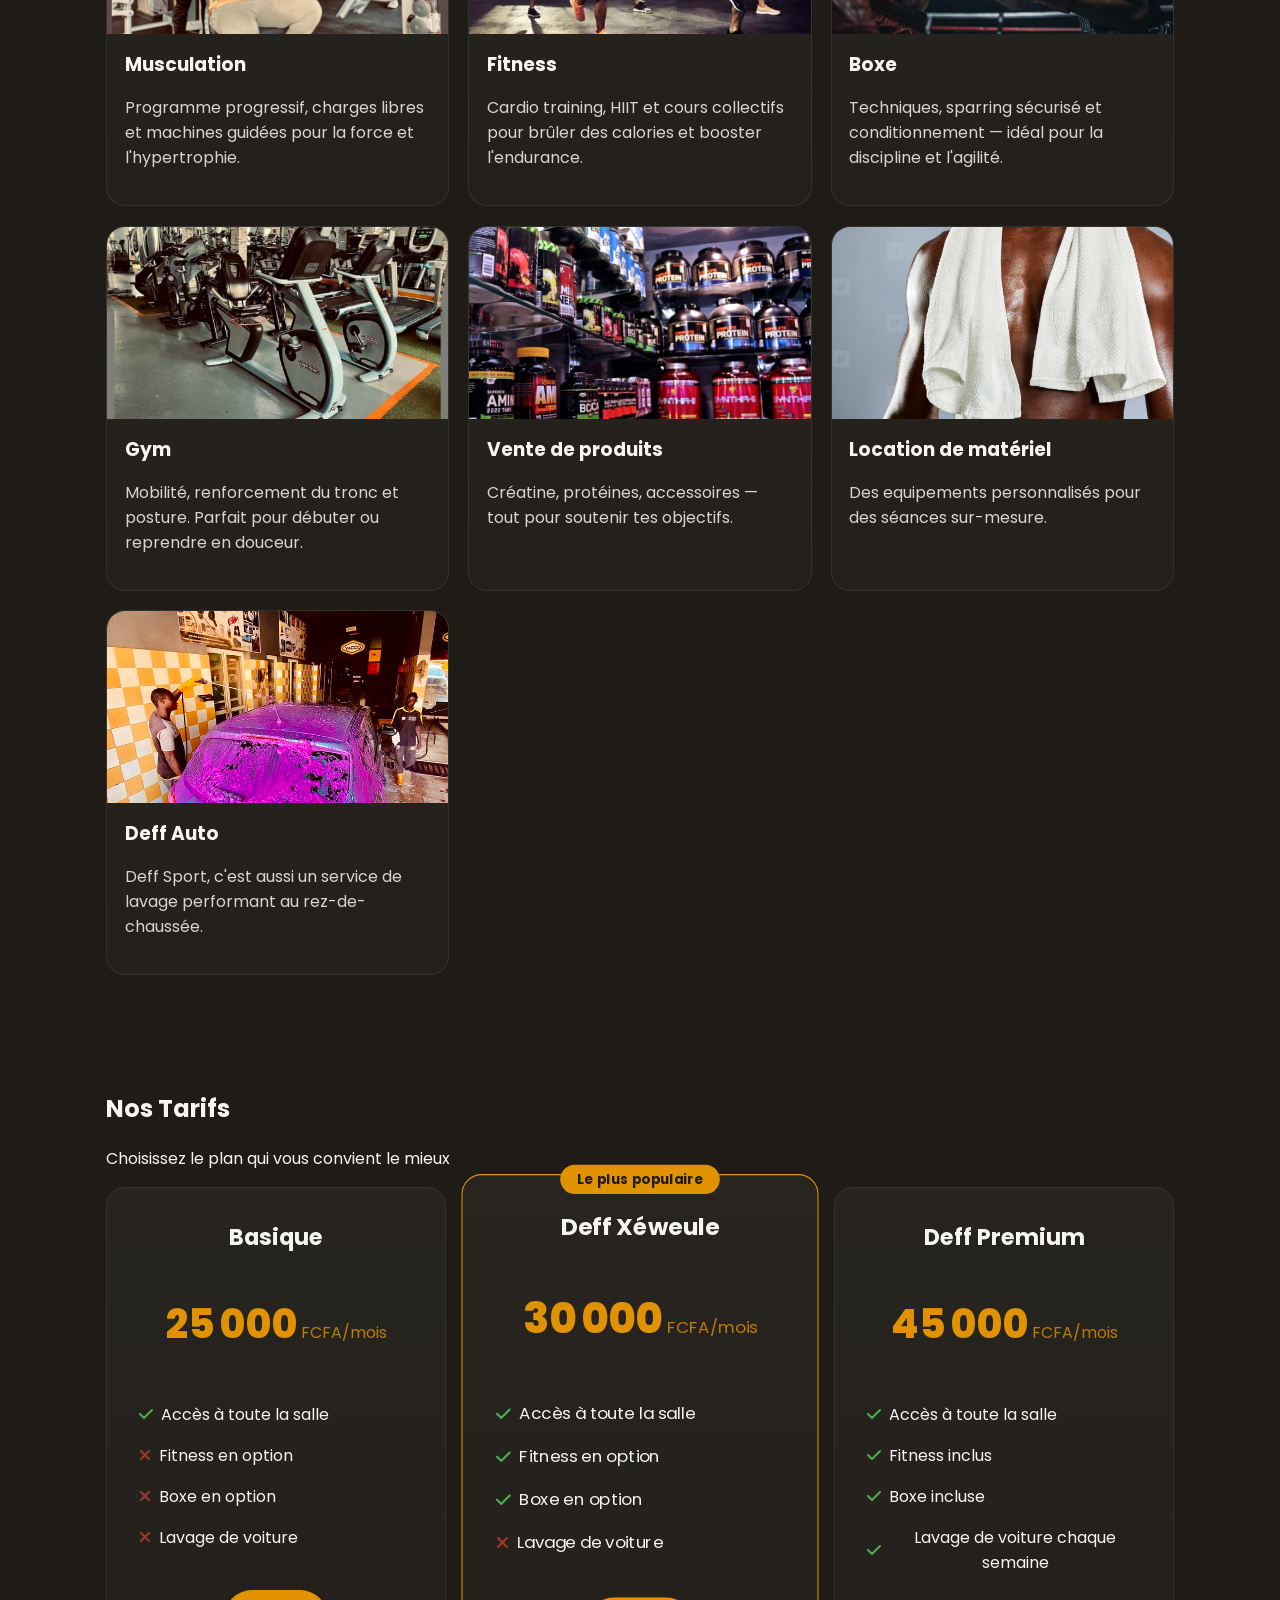
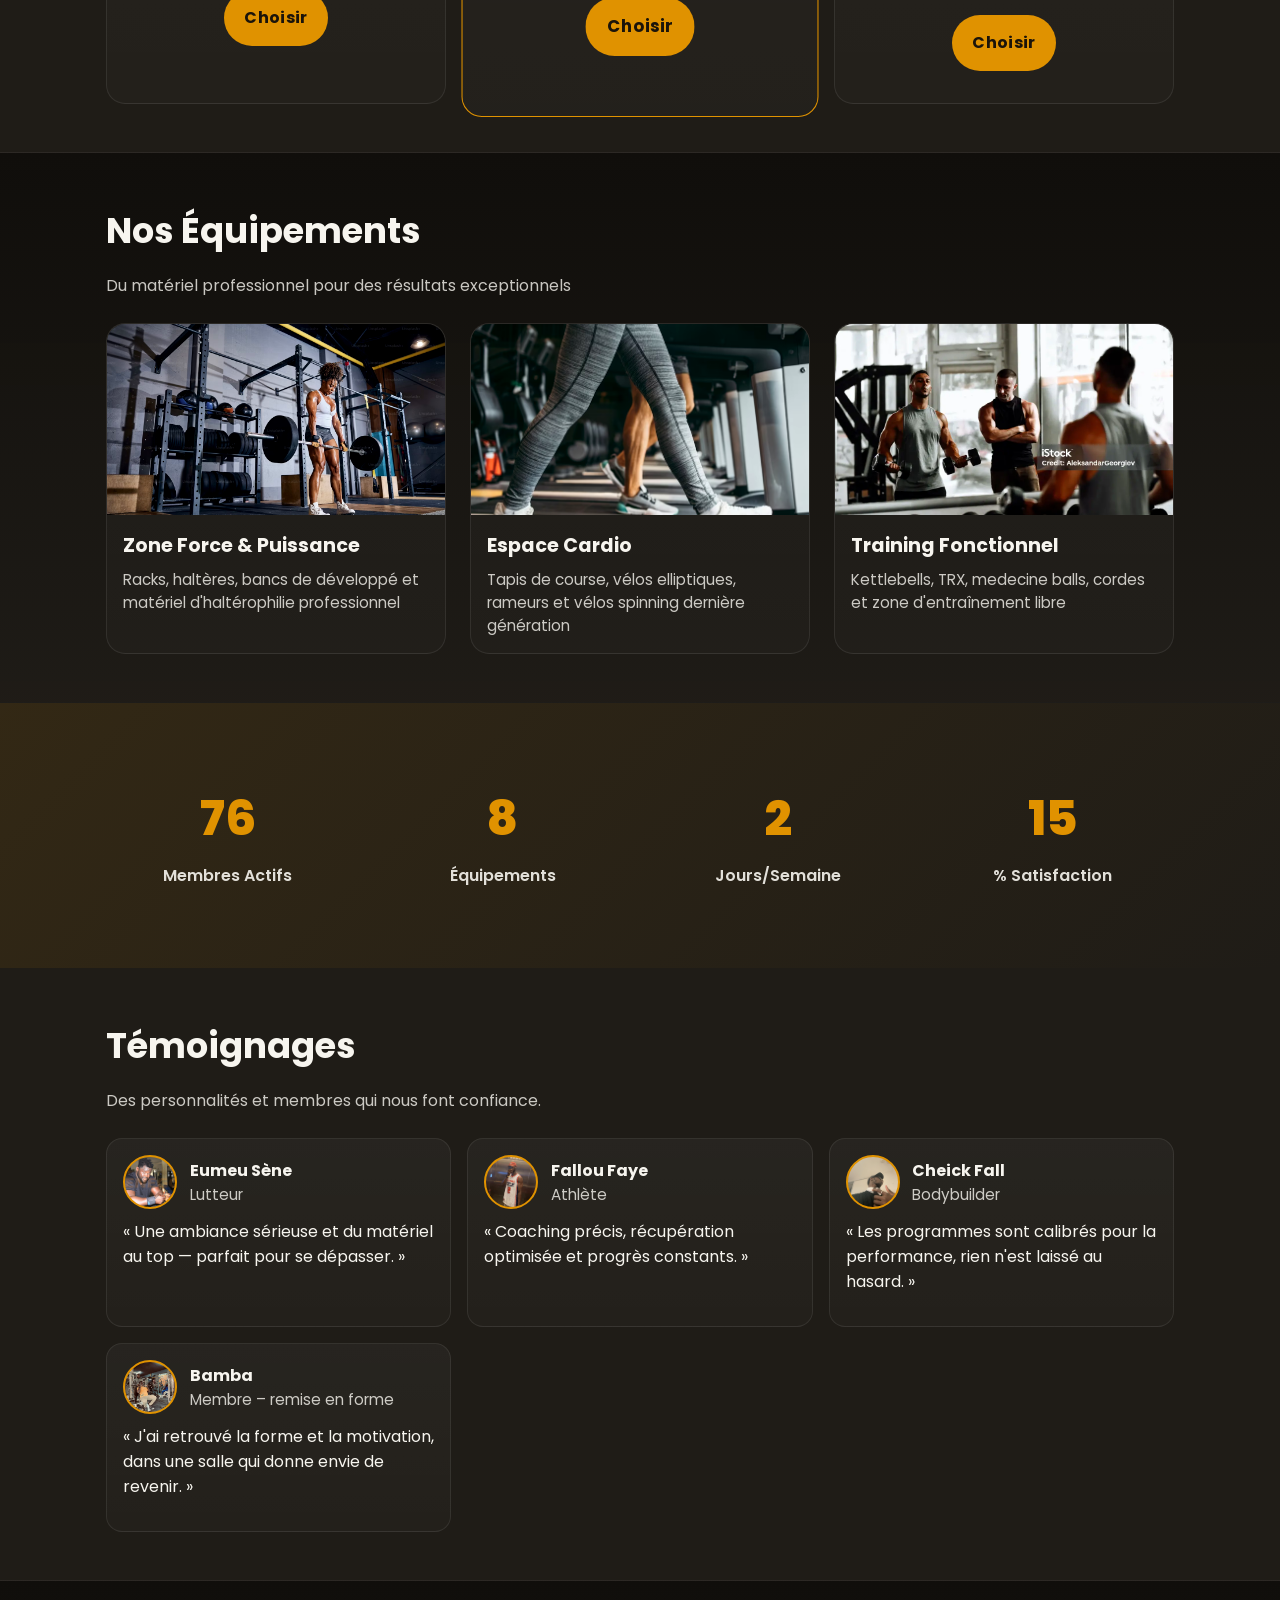
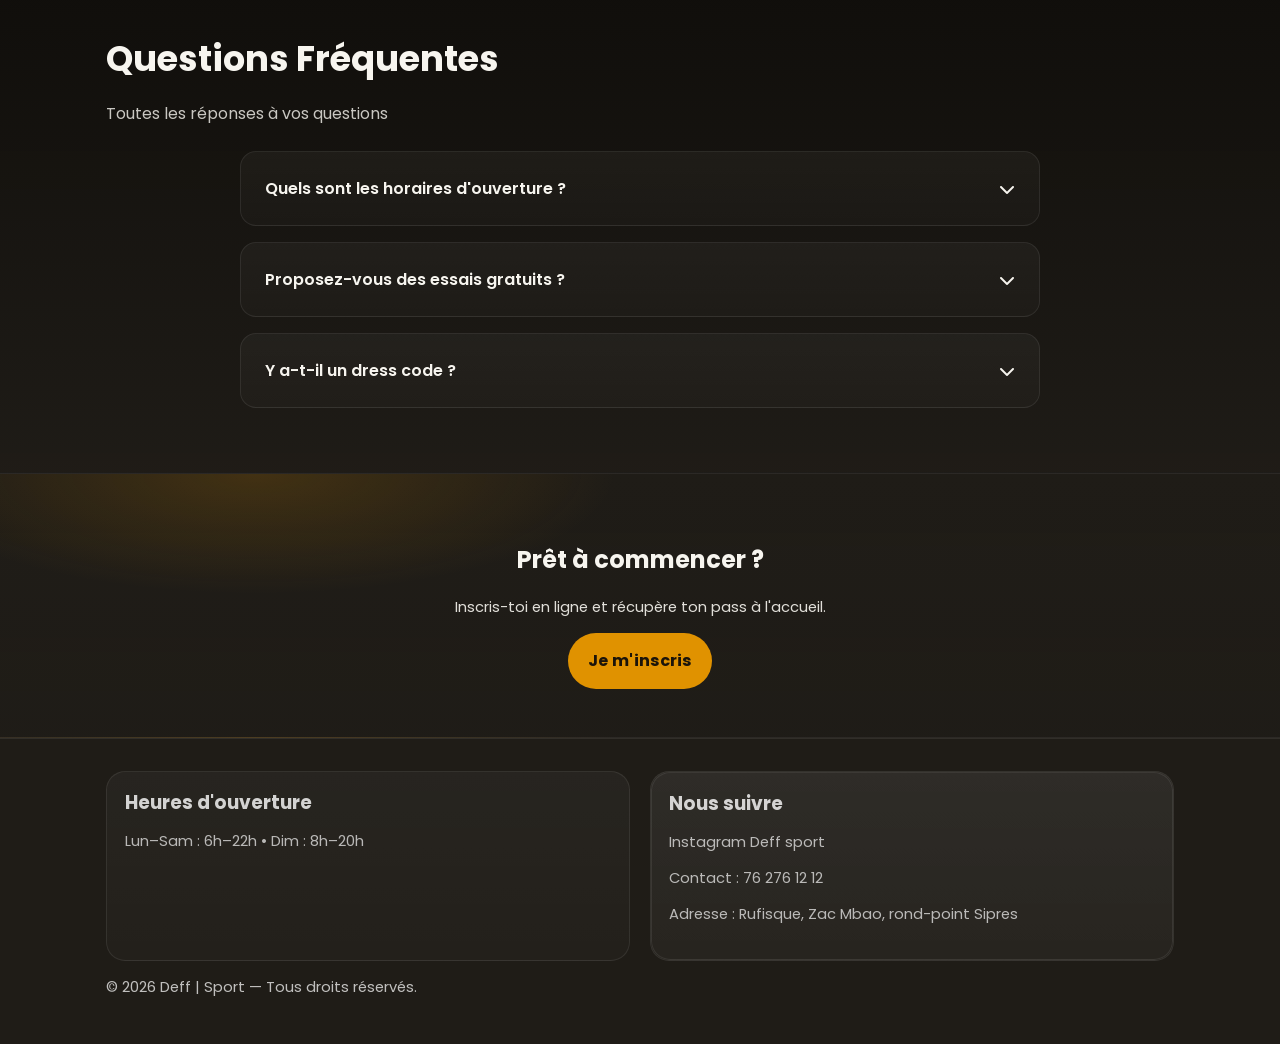
==== commit 25979ac7: "last touch" ====
--- a/index.html
+++ b/index.html
@@ -369,12 +369,14 @@
           </div>
         </div>
         <div class="card" style="grid-column: span 6;">
-          <div class="body">
-            <h3>Nous suivre cliquez ici  </h3>
-            <p class="small"><a href="https://www.instagram.com/complexe_deff_sports/" target="_blank" rel="noopener"> <i class="fab fa-instagram"></i>  Instagram Deff sport </a></p>
-            <p class="small"> <i class="fas fa-phone"></i> Contact : <a href="#">76 276 12 12</a></p>
-            <p class="small"> <i class="fas fa-map-marker-alt"></i> Adresse : Rufisque, Zac Mbao, rond-point Sipres</p>
-          </div>
+          <div class="card" style="grid-column: span 6;">
+          <div class="body">
+            <h3>Nous suivre</h3>
+            <p class="small"><a href="https://www.instagram.com/complexe_deff_sports/" target="_blank" rel="noopener">Instagram Deff sport </a></p>
+            <p class="small">Contact : <a href="#">76 276 12 12</a></p>
+            <p class="small"><a href="https://www.google.com/maps/place/Salle+de+Gym+Deff+Sport/@14.7397994,-17.2921794,17z/data=!3m1!4b1!4m6!3m5!1s0xec19f47368a7835:0x7607a10e06366635!8m2!3d14.7397994!4d-17.2896045!16s%2Fg%2F11h0c09r_5?entry=ttu&g_ep=EgoyMDI1MTAxNC4wIKXMDSoASAFQAw%3D%3D">Adresse : Rufisque, Zac Mbao, rond-point Sipres</a></p>
+          </div>
+        </div>
         </div>
       </div>
       <p class="small" style="margin-top:1rem;">© <span id="year"></span> Deff | Sport — Tous droits réservés.</p>
